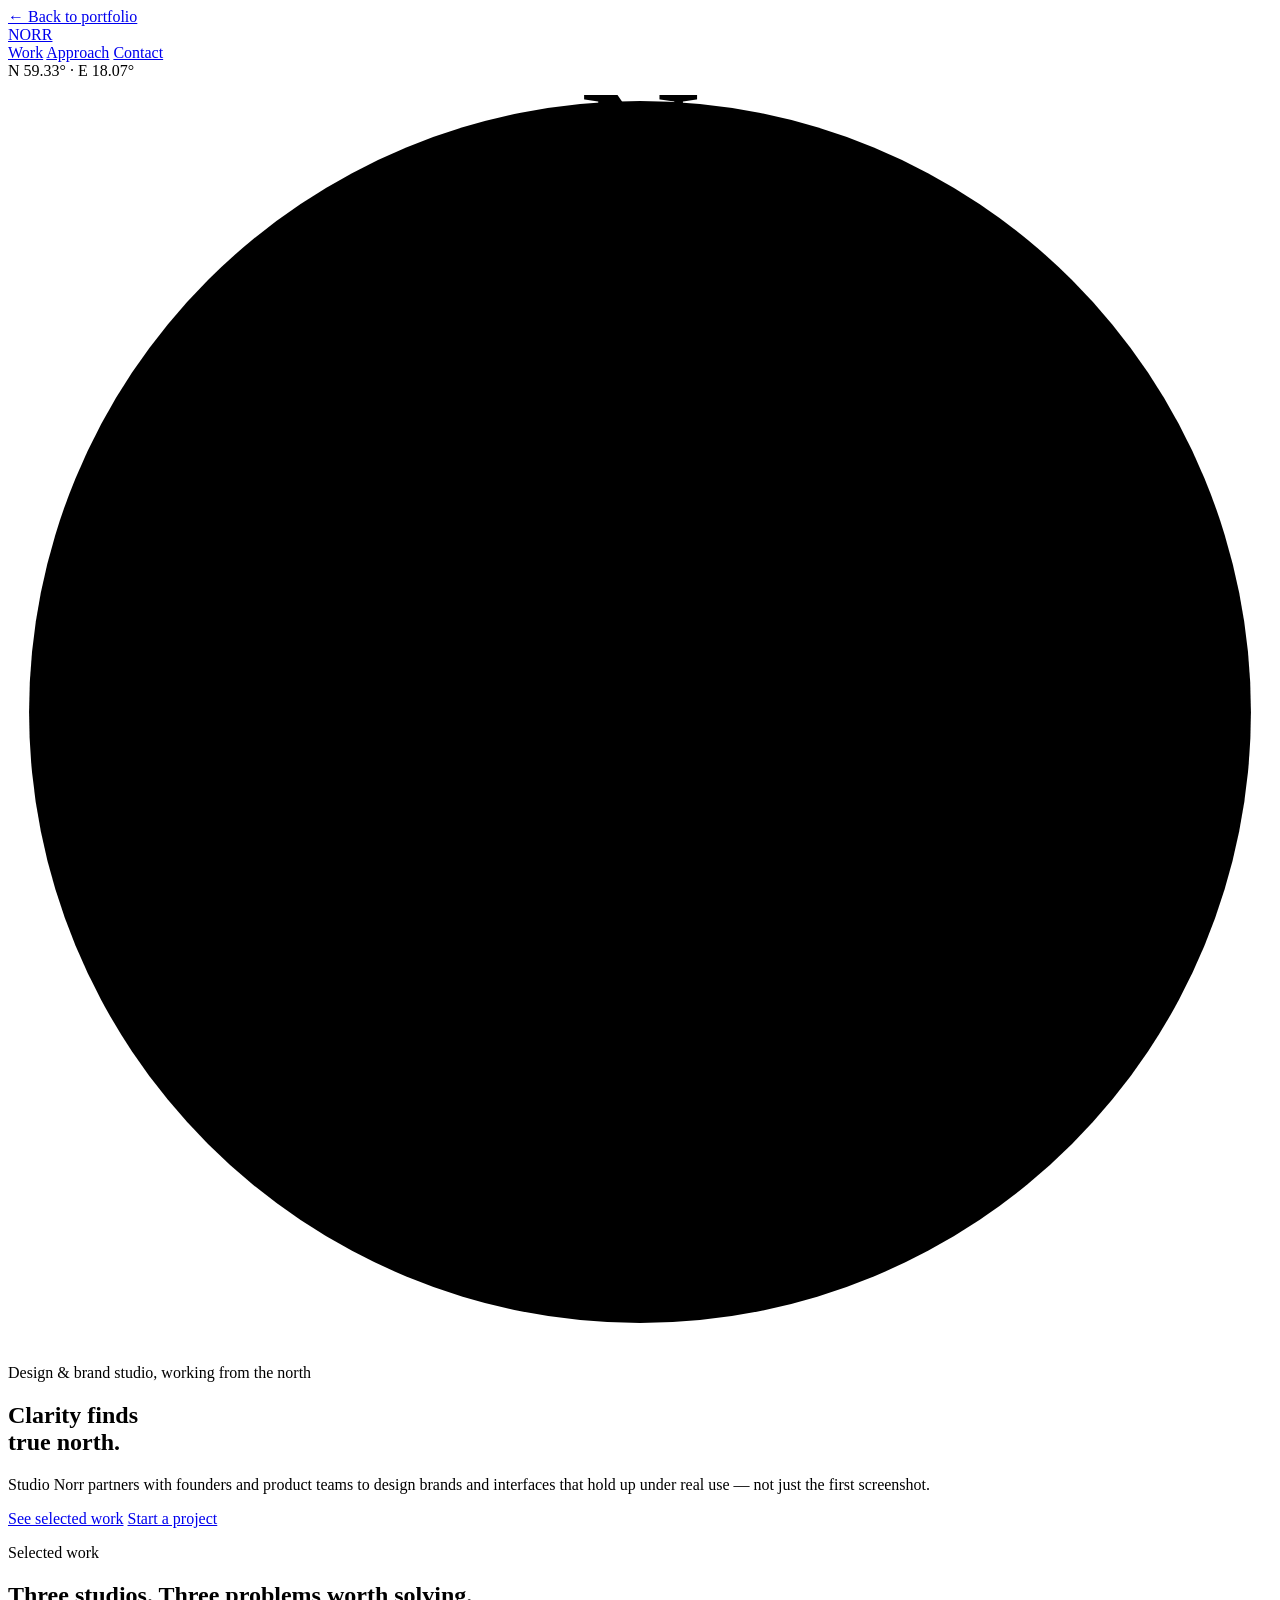
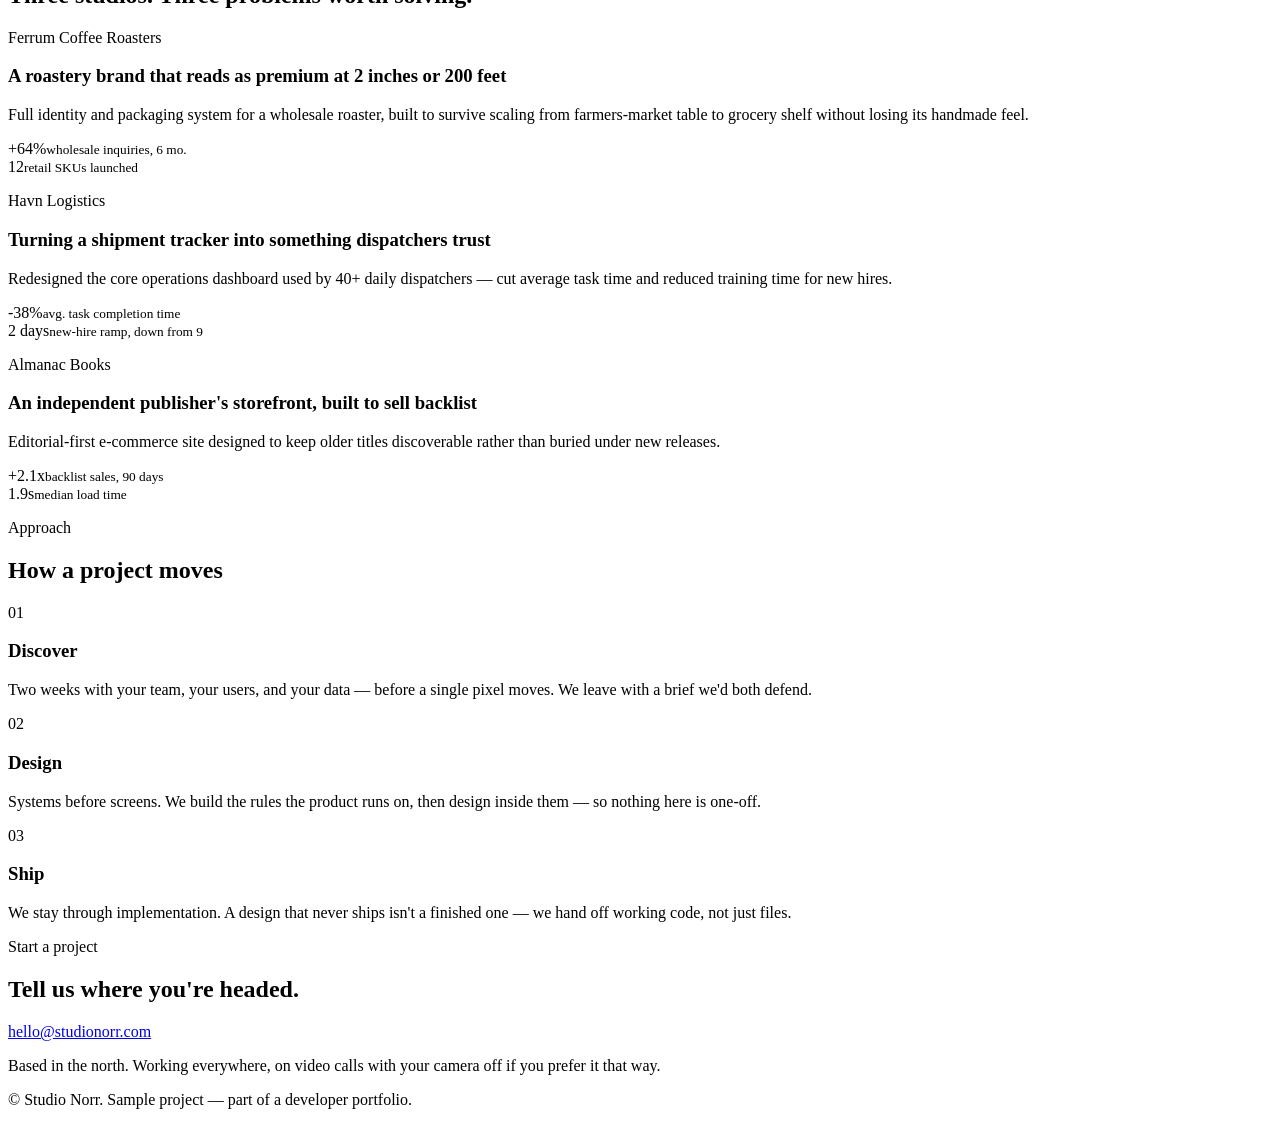
==== studio-norr/index.html @ 48648e4d "Create index.html" ====
<!DOCTYPE html>
<html lang="en">
<head>
<meta charset="UTF-8">
<meta name="viewport" content="width=device-width, initial-scale=1.0">
<title>Studio Norr — Design &amp; Brand Studio</title>
<meta name="description" content="Studio Norr is a design and brand studio working from the north. Selected work, approach, and contact.">
<link rel="preconnect" href="https://fonts.googleapis.com">
<link rel="preconnect" href="https://fonts.gstatic.com" crossorigin>
<link href="https://fonts.googleapis.com/css2?family=Fraunces:opsz,wght@9..144,400;9..144,500;9..144,600&family=Work+Sans:wght@400;500;600&family=IBM+Plex+Mono:wght@400;500&display=swap" rel="stylesheet">
<link rel="stylesheet" href="style.css">
</head>
<body>

<div class="backlink">
  <a href="../index.html#work">← Back to portfolio</a>
</div>

<header class="nav">
  <a class="nav__mark" href="#top">NORR</a>
  <nav class="nav__links">
    <a href="#work">Work</a>
    <a href="#approach">Approach</a>
    <a href="#contact">Contact</a>
  </nav>
  <span class="nav__coord">N 59.33° · E 18.07°</span>
</header>

<main>

  <!-- HERO -->
  <section class="hero" id="top">
    <div class="hero__compass" aria-hidden="true">
      <svg viewBox="0 0 120 120" id="compassSvg">
        <circle cx="60" cy="60" r="58" class="compass__ring"/>
        <circle cx="60" cy="60" r="42" class="compass__ring compass__ring--inner"/>
        <g id="compassNeedle" class="compass__needle">
          <path d="M60 14 L68 60 L60 106 L52 60 Z" />
        </g>
        <text x="60" y="12" class="compass__label" text-anchor="middle">N</text>
      </svg>
    </div>
    <p class="eyebrow">Design &amp; brand studio, working from the north</p>
    <h1 class="hero__title">Clarity finds<br>true north.</h1>
    <p class="hero__lede">
      Studio Norr partners with founders and product teams to design
      brands and interfaces that hold up under real use — not just
      the first screenshot.
    </p>
    <div class="hero__cta">
      <a href="#work" class="btn btn--primary">See selected work</a>
      <a href="#contact" class="btn btn--ghost">Start a project</a>
    </div>
  </section>

  <!-- WORK -->
  <section class="work" id="work">
    <div class="section__head reveal">
      <p class="eyebrow">Selected work</p>
      <h2>Three studios. Three problems worth solving.</h2>
    </div>

    <div class="case-list">
      <article class="case reveal">
        <div class="case__visual" style="background:#3b5166;"></div>
        <div class="case__info">
          <p class="case__client">Ferrum Coffee Roasters</p>
          <h3>A roastery brand that reads as premium at 2 inches or 200 feet</h3>
          <p class="case__desc">
            Full identity and packaging system for a wholesale roaster,
            built to survive scaling from farmers-market table to grocery
            shelf without losing its handmade feel.
          </p>
          <div class="case__stats">
            <div><span>+64%</span><small>wholesale inquiries, 6 mo.</small></div>
            <div><span>12</span><small>retail SKUs launched</small></div>
          </div>
        </div>
      </article>

      <article class="case reveal">
        <div class="case__visual" style="background:#6b5339;"></div>
        <div class="case__info">
          <p class="case__client">Havn Logistics</p>
          <h3>Turning a shipment tracker into something dispatchers trust</h3>
          <p class="case__desc">
            Redesigned the core operations dashboard used by 40+ daily
            dispatchers — cut average task time and reduced training
            time for new hires.
          </p>
          <div class="case__stats">
            <div><span>-38%</span><small>avg. task completion time</small></div>
            <div><span>2 days</span><small>new-hire ramp, down from 9</small></div>
          </div>
        </div>
      </article>

      <article class="case reveal">
        <div class="case__visual" style="background:#3f4a3d;"></div>
        <div class="case__info">
          <p class="case__client">Almanac Books</p>
          <h3>An independent publisher's storefront, built to sell backlist</h3>
          <p class="case__desc">
            Editorial-first e-commerce site designed to keep older titles
            discoverable rather than buried under new releases.
          </p>
          <div class="case__stats">
            <div><span>+2.1x</span><small>backlist sales, 90 days</small></div>
            <div><span>1.9s</span><small>median load time</small></div>
          </div>
        </div>
      </article>
    </div>
  </section>

  <!-- APPROACH -->
  <section class="approach" id="approach">
    <div class="section__head reveal">
      <p class="eyebrow">Approach</p>
      <h2>How a project moves</h2>
    </div>
    <div class="steps">
      <div class="step reveal">
        <span class="step__num">01</span>
        <h3>Discover</h3>
        <p>Two weeks with your team, your users, and your data — before
        a single pixel moves. We leave with a brief we'd both defend.</p>
      </div>
      <div class="step reveal">
        <span class="step__num">02</span>
        <h3>Design</h3>
        <p>Systems before screens. We build the rules the product runs
        on, then design inside them — so nothing here is one-off.</p>
      </div>
      <div class="step reveal">
        <span class="step__num">03</span>
        <h3>Ship</h3>
        <p>We stay through implementation. A design that never ships
        isn't a finished one — we hand off working code, not just files.</p>
      </div>
    </div>
  </section>

  <!-- CONTACT -->
  <section class="contact" id="contact">
    <div class="contact__inner reveal">
      <p class="eyebrow">Start a project</p>
      <h2>Tell us where you're headed.</h2>
      <a class="contact__email" href="mailto:hello@studionorr.com">hello@studionorr.com</a>
      <p class="contact__note">Based in the north. Working everywhere, on
      video calls with your camera off if you prefer it that way.</p>
    </div>
  </section>

</main>

<footer class="footer">
  <p>© <span id="year"></span> Studio Norr. Sample project — part of a developer portfolio.</p>
</footer>

<script src="script.js"></script>
</body>
</html>
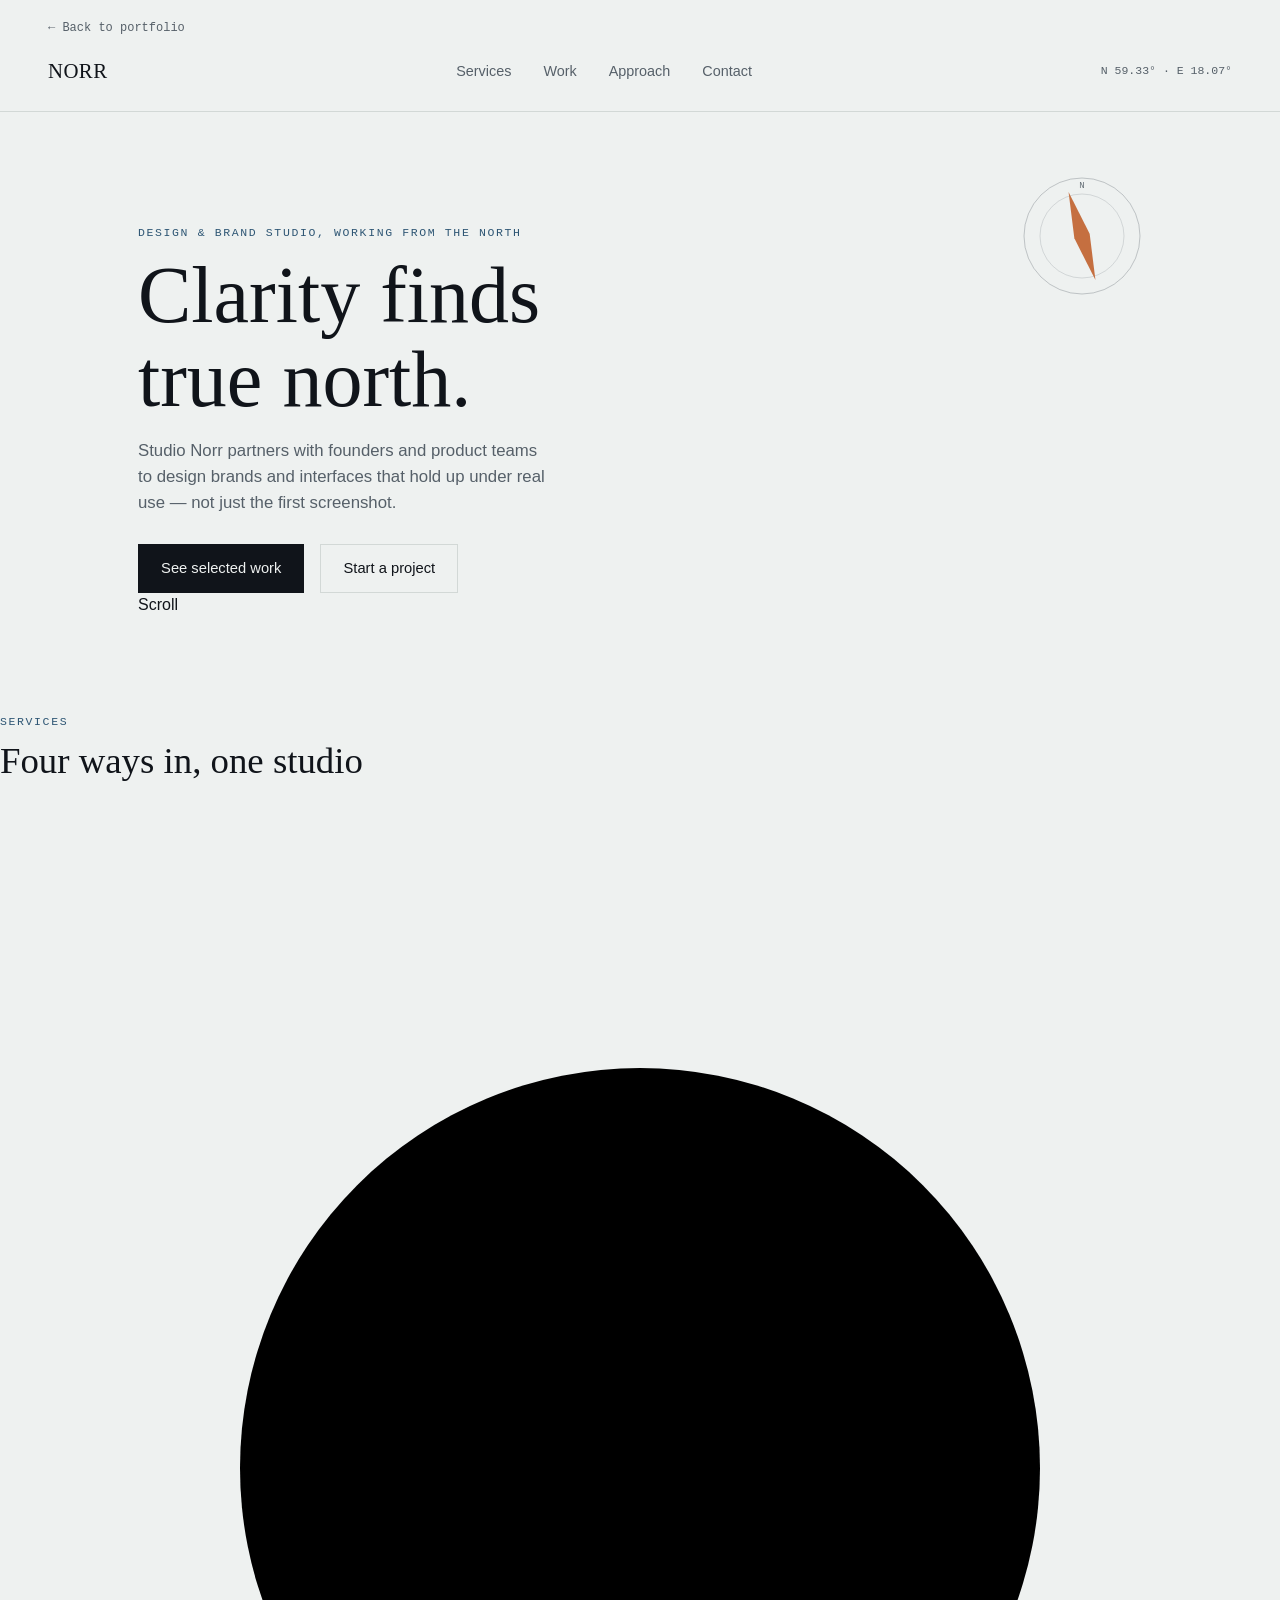
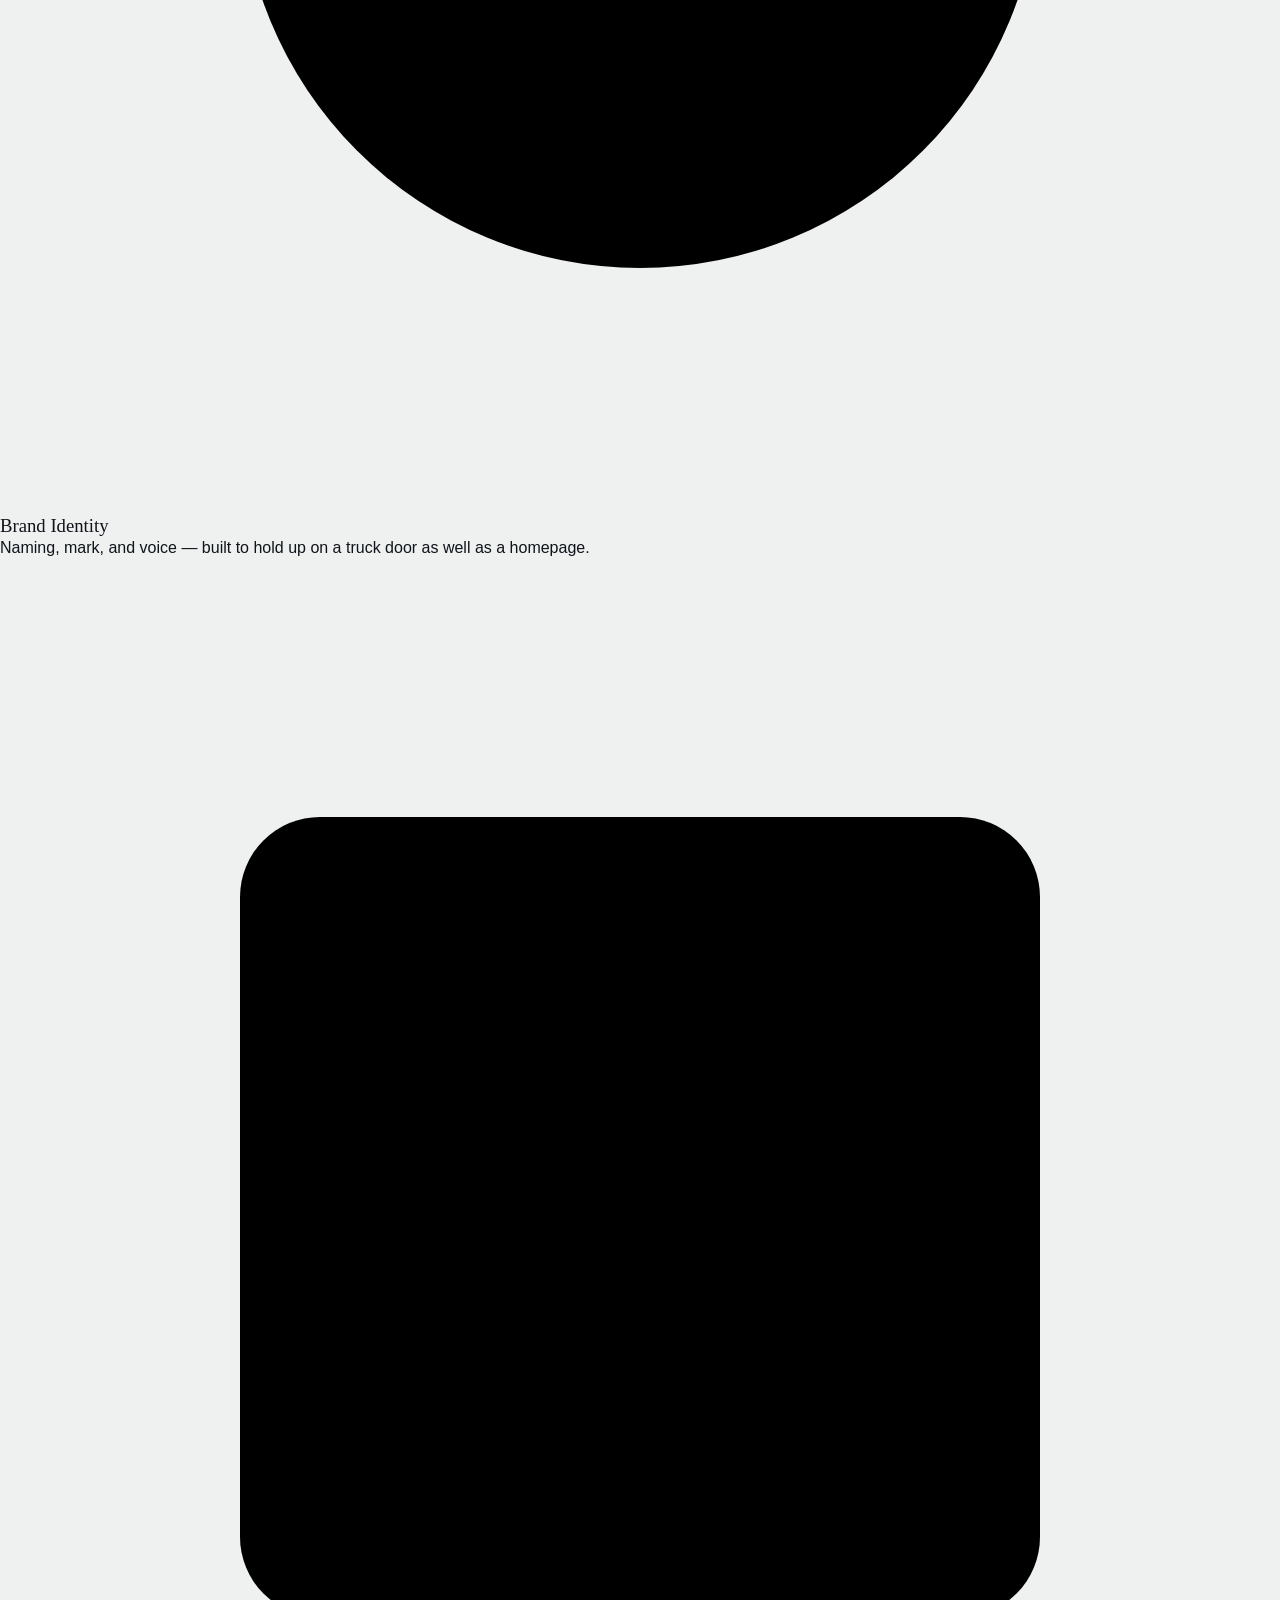
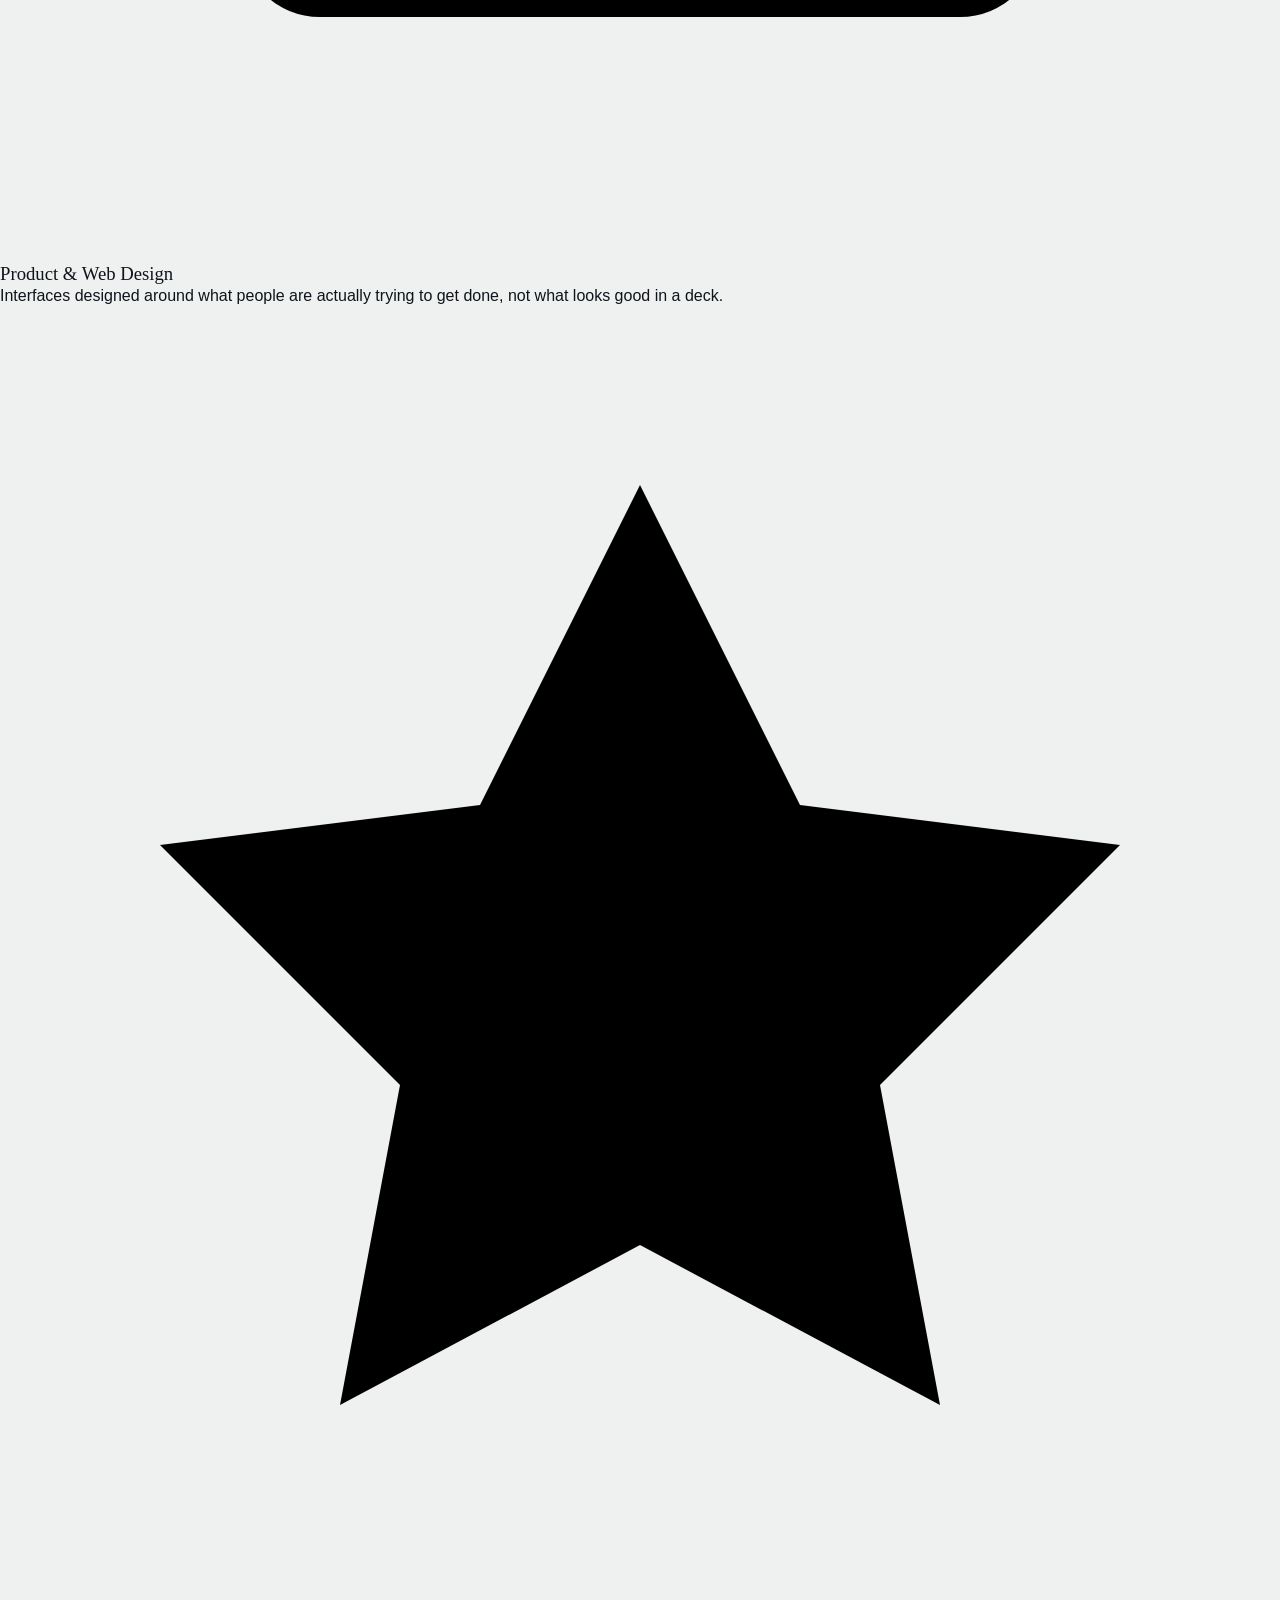
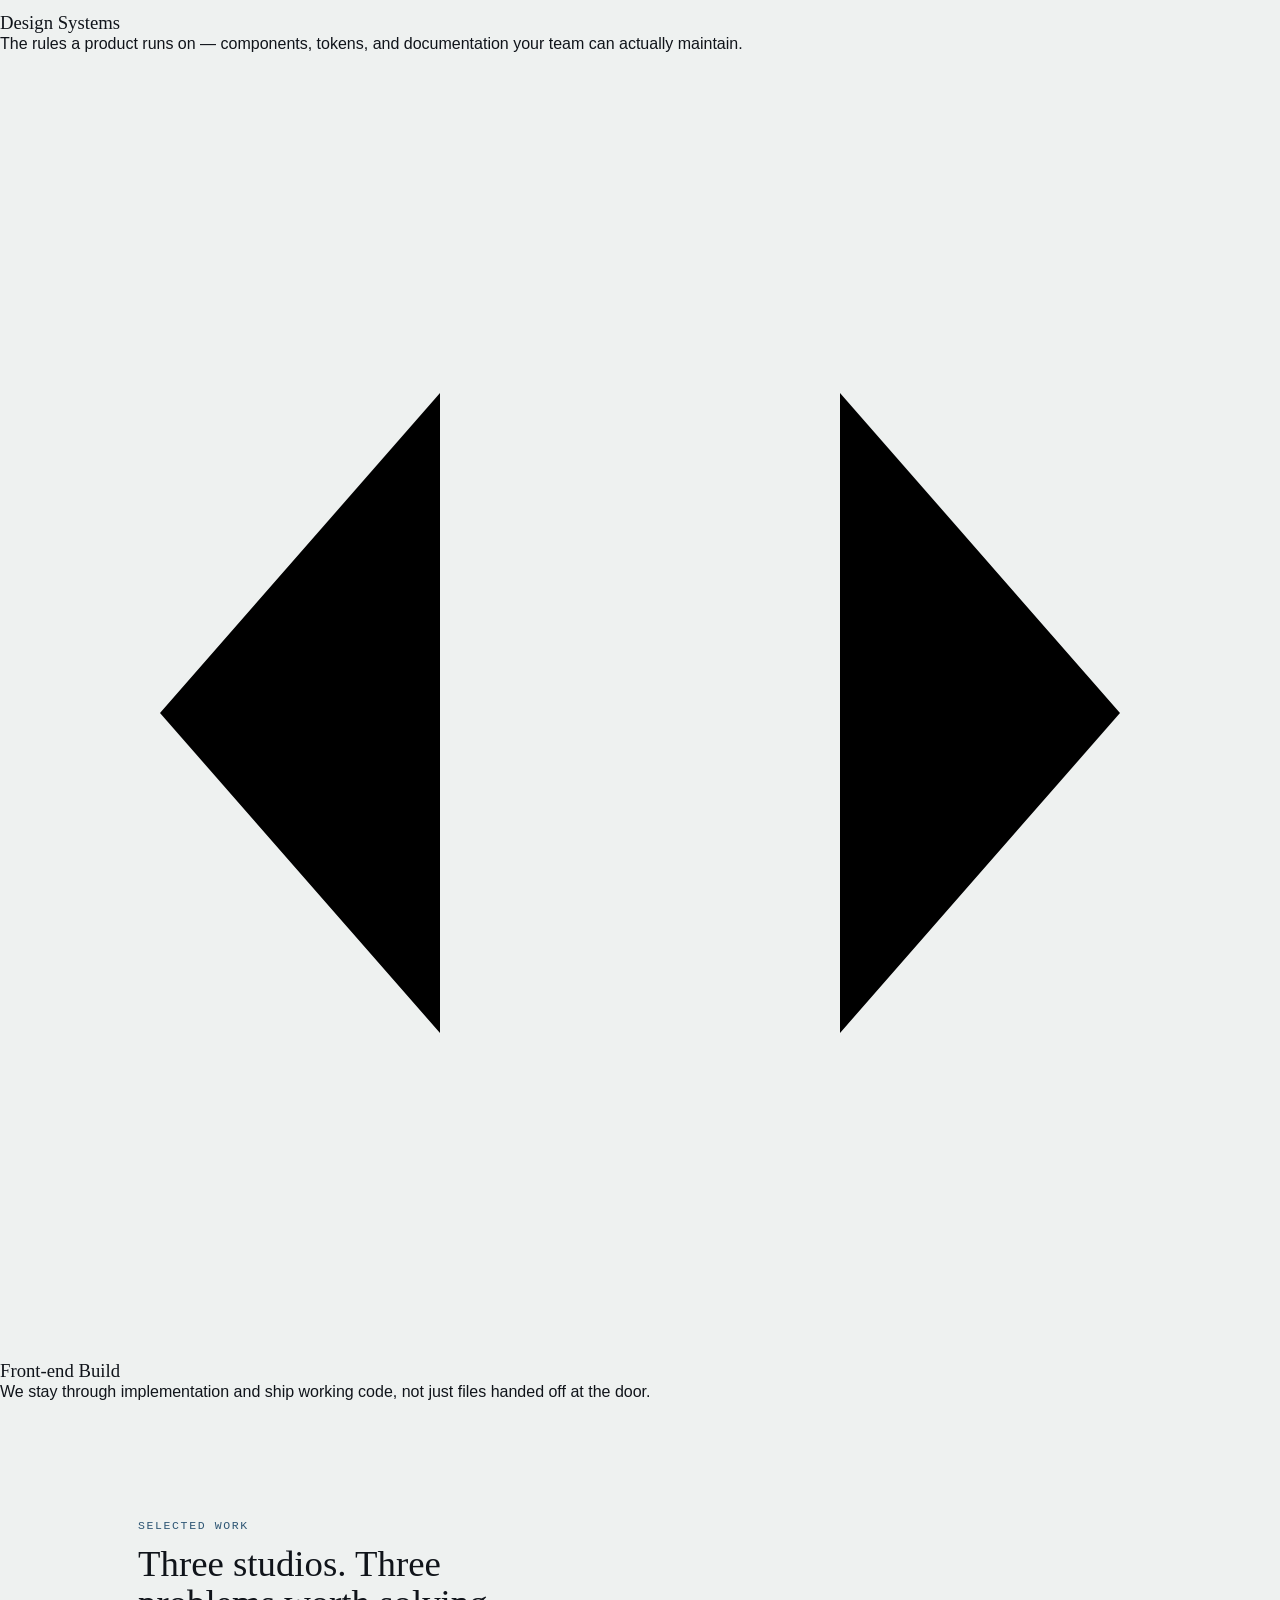
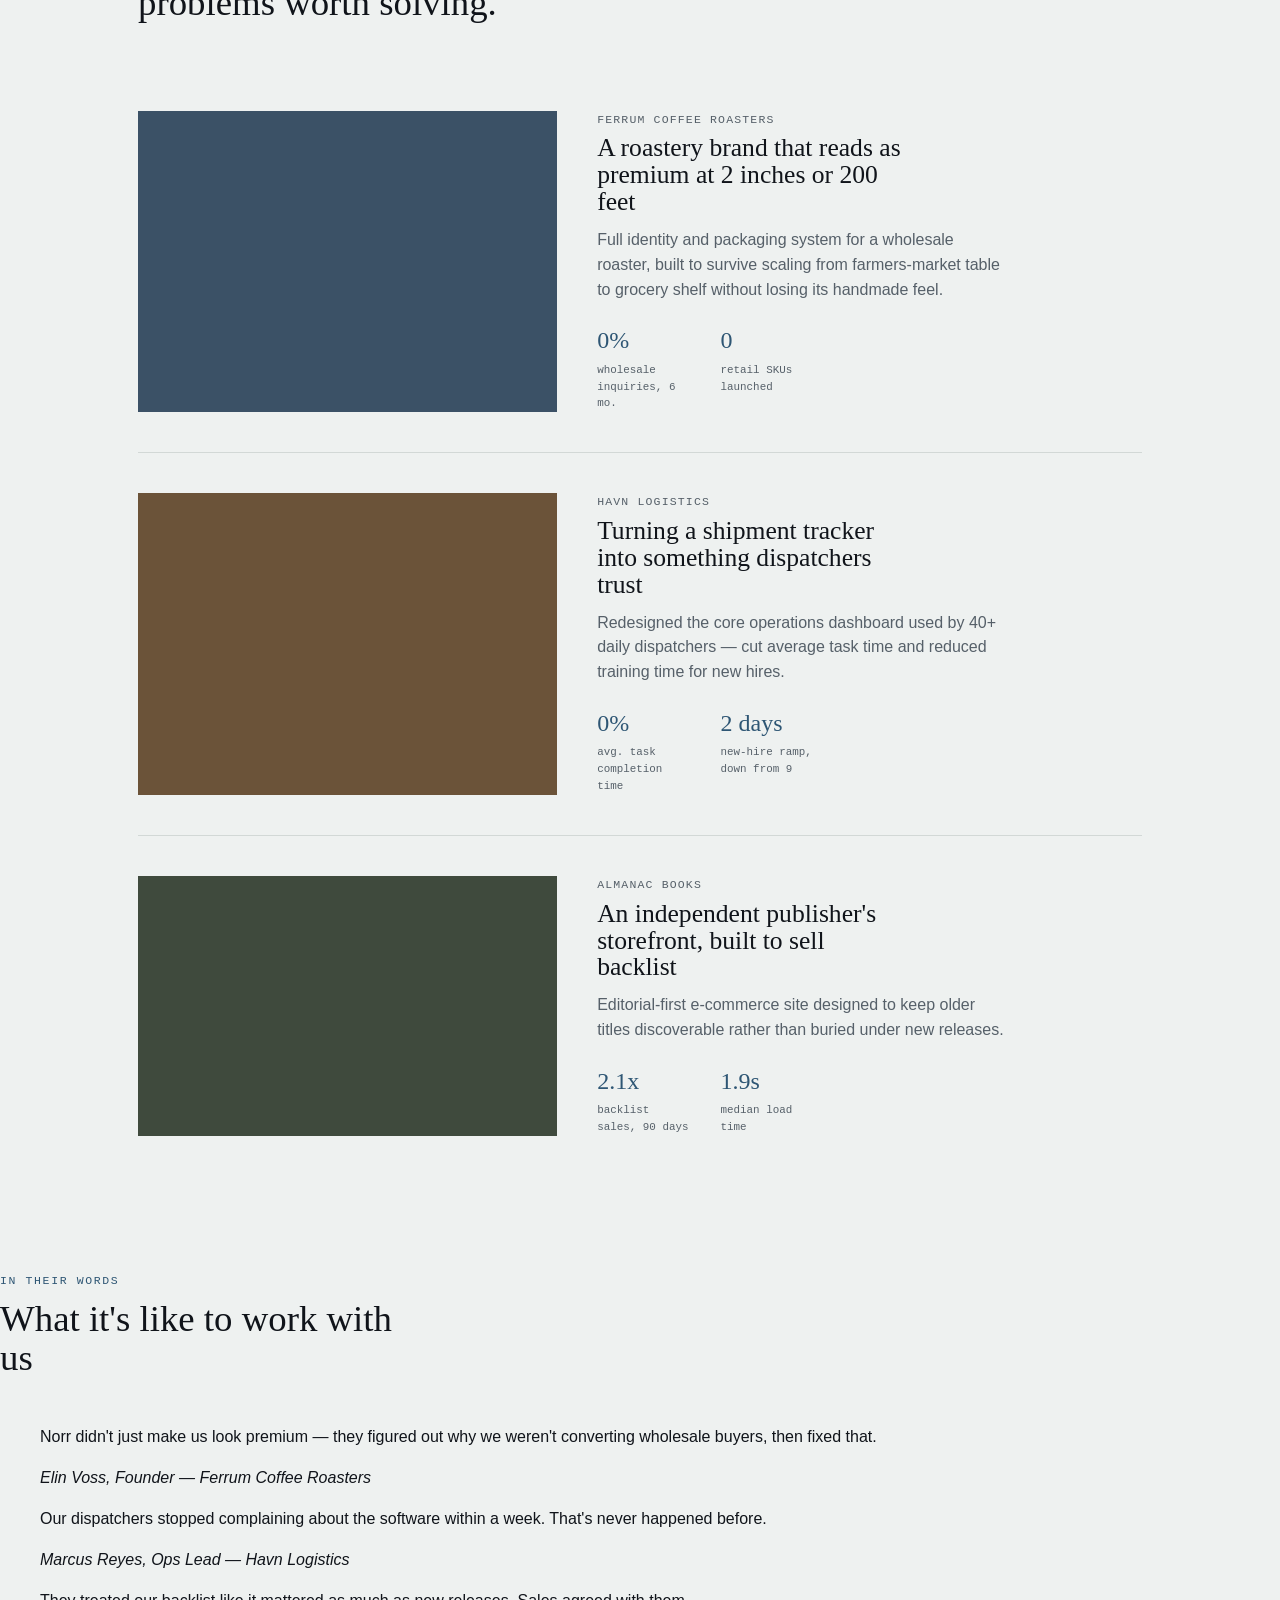
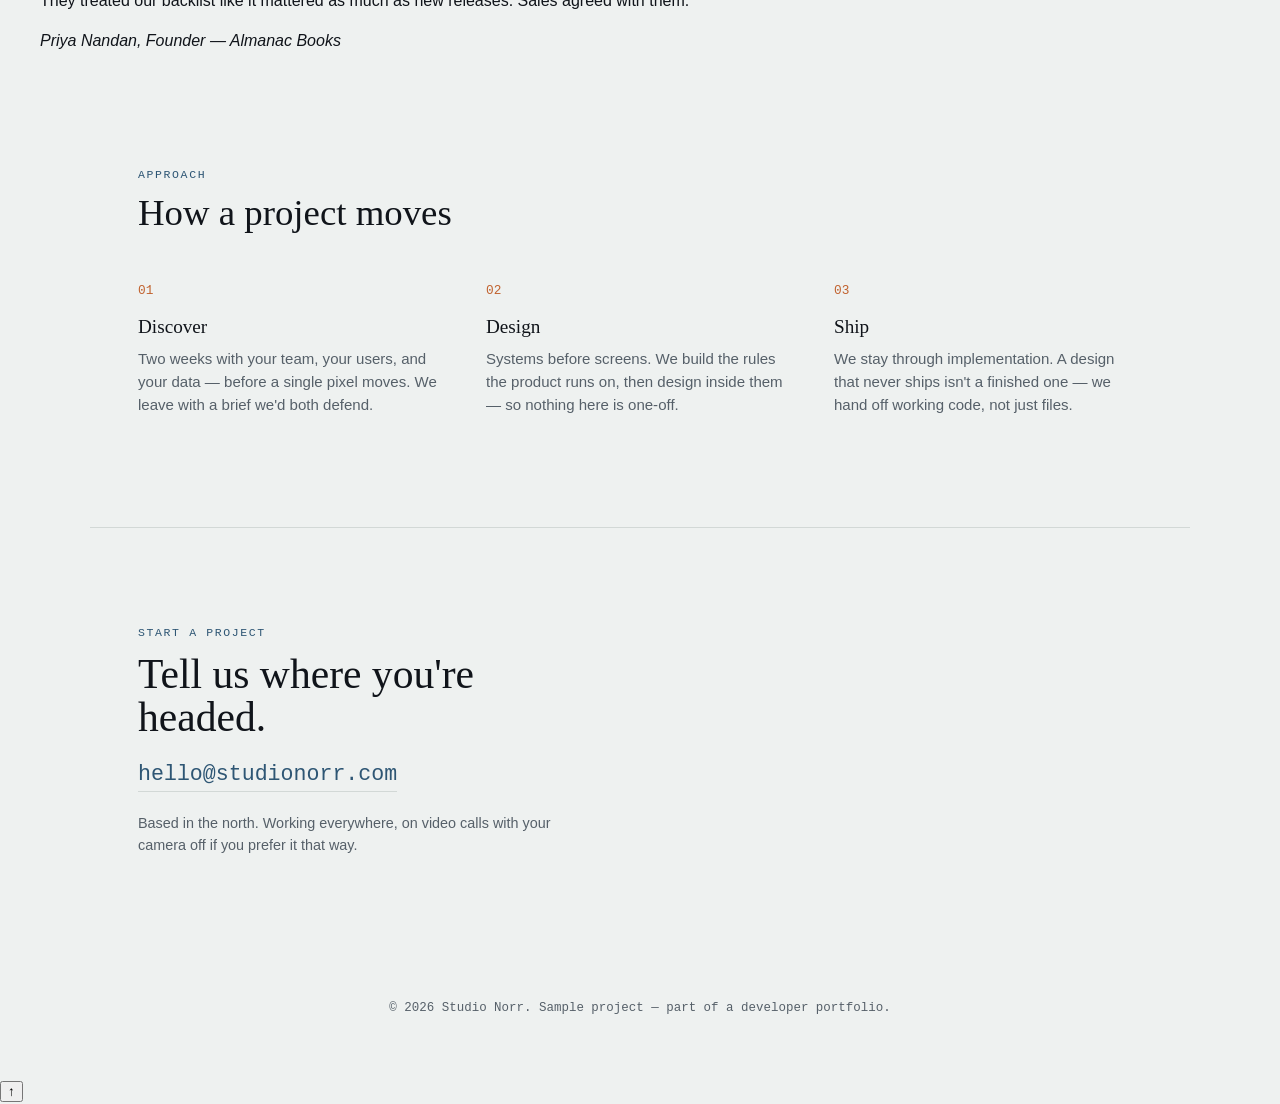
==== commit 60e06edb: "Update index.html" ====
--- a/studio-norr/index.html
+++ b/studio-norr/index.html
@@ -4,7 +4,7 @@
 <meta charset="UTF-8">
 <meta name="viewport" content="width=device-width, initial-scale=1.0">
 <title>Studio Norr — Design &amp; Brand Studio</title>
-<meta name="description" content="Studio Norr is a design and brand studio working from the north. Selected work, approach, and contact.">
+<meta name="description" content="Studio Norr is a design and brand studio working from the north. Services, selected work, approach, and contact.">
 <link rel="preconnect" href="https://fonts.googleapis.com">
 <link rel="preconnect" href="https://fonts.gstatic.com" crossorigin>
 <link href="https://fonts.googleapis.com/css2?family=Fraunces:opsz,wght@9..144,400;9..144,500;9..144,600&family=Work+Sans:wght@400;500;600&family=IBM+Plex+Mono:wght@400;500&display=swap" rel="stylesheet">
@@ -19,9 +19,10 @@
 <header class="nav">
   <a class="nav__mark" href="#top">NORR</a>
   <nav class="nav__links">
-    <a href="#work">Work</a>
-    <a href="#approach">Approach</a>
-    <a href="#contact">Contact</a>
+    <a href="#services"><span>Services</span></a>
+    <a href="#work"><span>Work</span></a>
+    <a href="#approach"><span>Approach</span></a>
+    <a href="#contact"><span>Contact</span></a>
   </nav>
   <span class="nav__coord">N 59.33° · E 18.07°</span>
 </header>
@@ -40,17 +41,54 @@
         <text x="60" y="12" class="compass__label" text-anchor="middle">N</text>
       </svg>
     </div>
-    <p class="eyebrow">Design &amp; brand studio, working from the north</p>
-    <h1 class="hero__title">Clarity finds<br>true north.</h1>
-    <p class="hero__lede">
+    <p class="eyebrow load-in" style="--d:0">Design &amp; brand studio, working from the north</p>
+    <h1 class="hero__title load-in" style="--d:1">Clarity finds<br>true north.</h1>
+    <p class="hero__lede load-in" style="--d:2">
       Studio Norr partners with founders and product teams to design
       brands and interfaces that hold up under real use — not just
       the first screenshot.
     </p>
-    <div class="hero__cta">
+    <div class="hero__cta load-in" style="--d:3">
       <a href="#work" class="btn btn--primary">See selected work</a>
       <a href="#contact" class="btn btn--ghost">Start a project</a>
     </div>
+    <div class="hero__scroll load-in" style="--d:4" aria-hidden="true">
+      <span></span>Scroll
+    </div>
+  </section>
+
+  <!-- SERVICES -->
+  <section class="services" id="services">
+    <div class="section__head reveal">
+      <p class="eyebrow">Services</p>
+      <h2>Four ways in, one studio</h2>
+    </div>
+    <div class="service-grid">
+      <article class="service reveal">
+        <svg class="service__icon" viewBox="0 0 32 32" aria-hidden="true"><circle cx="16" cy="16" r="10"/><path d="M16 6v20M6 16h20"/></svg>
+        <h3>Brand Identity</h3>
+        <p>Naming, mark, and voice — built to hold up on a truck door
+        as well as a homepage.</p>
+      </article>
+      <article class="service reveal">
+        <svg class="service__icon" viewBox="0 0 32 32" aria-hidden="true"><rect x="6" y="6" width="20" height="20" rx="2"/><path d="M6 13h20"/></svg>
+        <h3>Product &amp; Web Design</h3>
+        <p>Interfaces designed around what people are actually trying
+        to get done, not what looks good in a deck.</p>
+      </article>
+      <article class="service reveal">
+        <svg class="service__icon" viewBox="0 0 32 32" aria-hidden="true"><path d="M16 4l4 8 8 1-6 6 1.5 8L16 23l-7.5 4L10 19l-6-6 8-1z"/></svg>
+        <h3>Design Systems</h3>
+        <p>The rules a product runs on — components, tokens, and
+        documentation your team can actually maintain.</p>
+      </article>
+      <article class="service reveal">
+        <svg class="service__icon" viewBox="0 0 32 32" aria-hidden="true"><path d="M11 8L4 16l7 8M21 8l7 8-7 8M18 6l-4 20"/></svg>
+        <h3>Front-end Build</h3>
+        <p>We stay through implementation and ship working code, not
+        just files handed off at the door.</p>
+      </article>
+    </div>
   </section>
 
   <!-- WORK -->
@@ -62,7 +100,7 @@
 
     <div class="case-list">
       <article class="case reveal">
-        <div class="case__visual" style="background:#3b5166;"></div>
+        <div class="case__visual" data-tilt style="background:#3b5166;"></div>
         <div class="case__info">
           <p class="case__client">Ferrum Coffee Roasters</p>
           <h3>A roastery brand that reads as premium at 2 inches or 200 feet</h3>
@@ -72,14 +110,14 @@
             shelf without losing its handmade feel.
           </p>
           <div class="case__stats">
-            <div><span>+64%</span><small>wholesale inquiries, 6 mo.</small></div>
-            <div><span>12</span><small>retail SKUs launched</small></div>
+            <div><span class="stat" data-value="64" data-suffix="%" data-prefix="+">0%</span><small>wholesale inquiries, 6 mo.</small></div>
+            <div><span class="stat" data-value="12" data-suffix="">0</span><small>retail SKUs launched</small></div>
           </div>
         </div>
       </article>
 
       <article class="case reveal">
-        <div class="case__visual" style="background:#6b5339;"></div>
+        <div class="case__visual" data-tilt style="background:#6b5339;"></div>
         <div class="case__info">
           <p class="case__client">Havn Logistics</p>
           <h3>Turning a shipment tracker into something dispatchers trust</h3>
@@ -89,14 +127,14 @@
             time for new hires.
           </p>
           <div class="case__stats">
-            <div><span>-38%</span><small>avg. task completion time</small></div>
+            <div><span class="stat" data-value="38" data-suffix="%" data-prefix="-">0%</span><small>avg. task completion time</small></div>
             <div><span>2 days</span><small>new-hire ramp, down from 9</small></div>
           </div>
         </div>
       </article>
 
       <article class="case reveal">
-        <div class="case__visual" style="background:#3f4a3d;"></div>
+        <div class="case__visual" data-tilt style="background:#3f4a3d;"></div>
         <div class="case__info">
           <p class="case__client">Almanac Books</p>
           <h3>An independent publisher's storefront, built to sell backlist</h3>
@@ -105,11 +143,39 @@
             discoverable rather than buried under new releases.
           </p>
           <div class="case__stats">
-            <div><span>+2.1x</span><small>backlist sales, 90 days</small></div>
+            <div><span>2.1x</span><small>backlist sales, 90 days</small></div>
             <div><span>1.9s</span><small>median load time</small></div>
           </div>
         </div>
       </article>
+    </div>
+  </section>
+
+  <!-- TESTIMONIALS -->
+  <section class="testimonials" id="testimonials">
+    <div class="section__head reveal">
+      <p class="eyebrow">In their words</p>
+      <h2>What it's like to work with us</h2>
+    </div>
+    <div class="quote-carousel reveal" id="quoteCarousel">
+      <div class="quote-track" id="quoteTrack">
+        <blockquote class="quote is-active">
+          <p>Norr didn't just make us look premium — they figured out
+          why we weren't converting wholesale buyers, then fixed that.</p>
+          <cite>Elin Voss, Founder — Ferrum Coffee Roasters</cite>
+        </blockquote>
+        <blockquote class="quote">
+          <p>Our dispatchers stopped complaining about the software
+          within a week. That's never happened before.</p>
+          <cite>Marcus Reyes, Ops Lead — Havn Logistics</cite>
+        </blockquote>
+        <blockquote class="quote">
+          <p>They treated our backlist like it mattered as much as new
+          releases. Sales agreed with them.</p>
+          <cite>Priya Nandan, Founder — Almanac Books</cite>
+        </blockquote>
+      </div>
+      <div class="quote-dots" id="quoteDots" role="tablist" aria-label="Testimonials"></div>
     </div>
   </section>
 
@@ -158,6 +224,8 @@
   <p>© <span id="year"></span> Studio Norr. Sample project — part of a developer portfolio.</p>
 </footer>
 
+<button class="to-top" id="toTop" aria-label="Back to top">↑</button>
+
 <script src="script.js"></script>
 </body>
 </html>
--- a/studio-norr/style.css
+++ b/studio-norr/style.css
@@ -0,0 +1,278 @@
+/* ============================================
+   TOKENS — cold, editorial, "north" palette
+   ============================================ */
+:root {
+  --bg: #eef1f0;
+  --bg-raised: #f7f8f7;
+  --ink: #10141a;
+  --ink-soft: #566069;
+  --line: #d2d8d6;
+  --accent: #2e5674;
+  --accent-warm: #c1622e;
+
+  --font-display: 'Fraunces', serif;
+  --font-body: 'Work Sans', sans-serif;
+  --font-mono: 'IBM Plex Mono', monospace;
+
+  --max: 1100px;
+}
+
+* { box-sizing: border-box; }
+html { scroll-behavior: smooth; }
+
+@media (prefers-reduced-motion: reduce) {
+  html { scroll-behavior: auto; }
+  * { animation-duration: 0.001ms !important; animation-iteration-count: 1 !important; transition-duration: 0.001ms !important; }
+}
+
+body {
+  margin: 0;
+  background: var(--bg);
+  color: var(--ink);
+  font-family: var(--font-body);
+  line-height: 1.55;
+  -webkit-font-smoothing: antialiased;
+}
+
+h1, h2, h3 {
+  font-family: var(--font-display);
+  font-weight: 500;
+  line-height: 1.05;
+  margin: 0;
+}
+
+p { margin: 0 0 1em; }
+a { color: inherit; text-decoration: none; }
+
+a:focus-visible, button:focus-visible {
+  outline: 2px solid var(--accent);
+  outline-offset: 3px;
+}
+
+.eyebrow {
+  font-family: var(--font-mono);
+  font-size: 0.72rem;
+  text-transform: uppercase;
+  letter-spacing: 0.14em;
+  color: var(--accent);
+  margin: 0 0 0.9em;
+}
+
+/* ============================================
+   BACKLINK
+   ============================================ */
+.backlink {
+  padding: 0.9rem clamp(1.25rem, 4vw, 3rem) 0;
+}
+.backlink a {
+  font-family: var(--font-mono);
+  font-size: 0.75rem;
+  color: var(--ink-soft);
+  transition: color 0.15s ease;
+}
+.backlink a:hover { color: var(--accent); }
+
+/* ============================================
+   NAV
+   ============================================ */
+.nav {
+  display: flex;
+  align-items: center;
+  justify-content: space-between;
+  padding: 1rem clamp(1.25rem, 4vw, 3rem) 1.5rem;
+  border-bottom: 1px solid var(--line);
+}
+
+.nav__mark {
+  font-family: var(--font-display);
+  font-size: 1.3rem;
+  letter-spacing: 0.02em;
+}
+
+.nav__links { display: flex; gap: 2rem; font-size: 0.9rem; }
+.nav__links a { color: var(--ink-soft); transition: color 0.15s ease; }
+.nav__links a:hover, .nav__links a:focus-visible { color: var(--ink); }
+
+.nav__coord {
+  font-family: var(--font-mono);
+  font-size: 0.72rem;
+  color: var(--ink-soft);
+}
+
+@media (max-width: 640px) {
+  .nav__links, .nav__coord { display: none; }
+}
+
+/* ============================================
+   LAYOUT
+   ============================================ */
+.hero, .work, .approach, .contact {
+  max-width: var(--max);
+  margin: 0 auto;
+  padding: clamp(3rem, 8vw, 6rem) clamp(1.25rem, 4vw, 3rem);
+}
+
+.section__head { margin-bottom: 3rem; max-width: 46ch; }
+.section__head h2 { font-size: clamp(1.6rem, 3.4vw, 2.3rem); }
+
+/* ============================================
+   HERO + COMPASS SIGNATURE
+   ============================================ */
+.hero { position: relative; padding-top: clamp(3.5rem, 9vw, 7rem); }
+
+.hero__compass {
+  position: absolute;
+  top: clamp(2rem, 8vw, 4rem);
+  right: clamp(1rem, 4vw, 3rem);
+  width: clamp(70px, 12vw, 120px);
+  opacity: 0.9;
+}
+.compass__ring { fill: none; stroke: var(--ink-soft); stroke-width: 1; opacity: 0.35; }
+.compass__ring--inner { opacity: 0.2; }
+.compass__label { font-family: var(--font-mono); font-size: 9px; fill: var(--ink-soft); }
+.compass__needle {
+  transform-origin: 60px 60px;
+  fill: var(--accent-warm);
+  transition: transform 0.15s ease-out;
+}
+
+.hero__title {
+  font-size: clamp(2.6rem, 7vw, 5rem);
+  max-width: 12ch;
+  margin-bottom: 1.1rem;
+}
+
+.hero__lede {
+  max-width: 44ch;
+  color: var(--ink-soft);
+  font-size: 1.05rem;
+}
+
+.hero__cta { display: flex; gap: 1rem; margin-top: 1.75rem; flex-wrap: wrap; }
+
+.btn {
+  font-family: var(--font-body);
+  font-weight: 500;
+  font-size: 0.92rem;
+  padding: 0.8em 1.5em;
+  border: 1px solid transparent;
+  transition: transform 0.15s ease, background 0.15s ease, border-color 0.15s ease;
+  display: inline-block;
+}
+.btn:hover { transform: translateY(-1px); }
+
+.btn--primary { background: var(--ink); color: var(--bg); }
+.btn--primary:hover { background: var(--accent); }
+
+.btn--ghost { border-color: var(--line); color: var(--ink); }
+.btn--ghost:hover { border-color: var(--accent-warm); color: var(--accent-warm); }
+
+/* ============================================
+   WORK / CASE STUDIES
+   ============================================ */
+.case-list { display: flex; flex-direction: column; gap: 1px; background: var(--line); }
+
+.case {
+  display: grid;
+  grid-template-columns: 1fr 1.3fr;
+  gap: 2.5rem;
+  background: var(--bg);
+  padding: 2.5rem 0;
+}
+
+.case__visual {
+  min-height: 220px;
+  align-self: stretch;
+}
+
+.case__info { padding-right: 1rem; }
+.case__client {
+  font-family: var(--font-mono);
+  font-size: 0.72rem;
+  text-transform: uppercase;
+  letter-spacing: 0.1em;
+  color: var(--ink-soft);
+  margin-bottom: 0.6em;
+}
+.case__info h3 {
+  font-size: clamp(1.25rem, 2.4vw, 1.6rem);
+  font-weight: 500;
+  margin-bottom: 0.75rem;
+  max-width: 24ch;
+}
+.case__desc { color: var(--ink-soft); max-width: 46ch; }
+
+.case__stats { display: flex; gap: 2rem; margin-top: 1.25rem; }
+.case__stats div { display: flex; flex-direction: column; }
+.case__stats span {
+  font-family: var(--font-display);
+  font-size: 1.5rem;
+  color: var(--accent);
+}
+.case__stats small {
+  font-family: var(--font-mono);
+  font-size: 0.68rem;
+  color: var(--ink-soft);
+  max-width: 14ch;
+  margin-top: 0.2em;
+}
+
+@media (max-width: 760px) {
+  .case { grid-template-columns: 1fr; }
+}
+
+/* ============================================
+   APPROACH
+   ============================================ */
+.steps {
+  display: grid;
+  grid-template-columns: repeat(3, 1fr);
+  gap: 2.5rem;
+}
+.step__num {
+  font-family: var(--font-mono);
+  font-size: 0.8rem;
+  color: var(--accent-warm);
+  display: block;
+  margin-bottom: 1rem;
+}
+.step h3 { font-size: 1.2rem; margin-bottom: 0.6rem; font-weight: 500; }
+.step p { color: var(--ink-soft); font-size: 0.94rem; }
+
+@media (max-width: 760px) {
+  .steps { grid-template-columns: 1fr; gap: 2rem; }
+}
+
+/* ============================================
+   CONTACT
+   ============================================ */
+.contact { text-align: left; border-top: 1px solid var(--line); }
+.contact__inner { max-width: 50ch; }
+.contact h2 { font-size: clamp(1.8rem, 4vw, 2.6rem); margin-bottom: 1.1rem; }
+.contact__email {
+  font-family: var(--font-mono);
+  font-size: clamp(1.1rem, 2.5vw, 1.35rem);
+  color: var(--accent);
+  border-bottom: 1px solid var(--line);
+  display: inline-block;
+  margin-bottom: 1.25rem;
+}
+.contact__email:hover { border-color: var(--accent); }
+.contact__note { color: var(--ink-soft); font-size: 0.9rem; }
+
+/* ============================================
+   FOOTER
+   ============================================ */
+.footer {
+  text-align: center;
+  padding: 2rem 1.25rem 3rem;
+  font-size: 0.78rem;
+  color: var(--ink-soft);
+  font-family: var(--font-mono);
+}
+
+/* ============================================
+   SCROLL REVEAL
+   ============================================ */
+.reveal { opacity: 0; transform: translateY(14px); transition: opacity 0.6s ease, transform 0.6s ease; }
+.reveal.is-visible { opacity: 1; transform: translateY(0); }
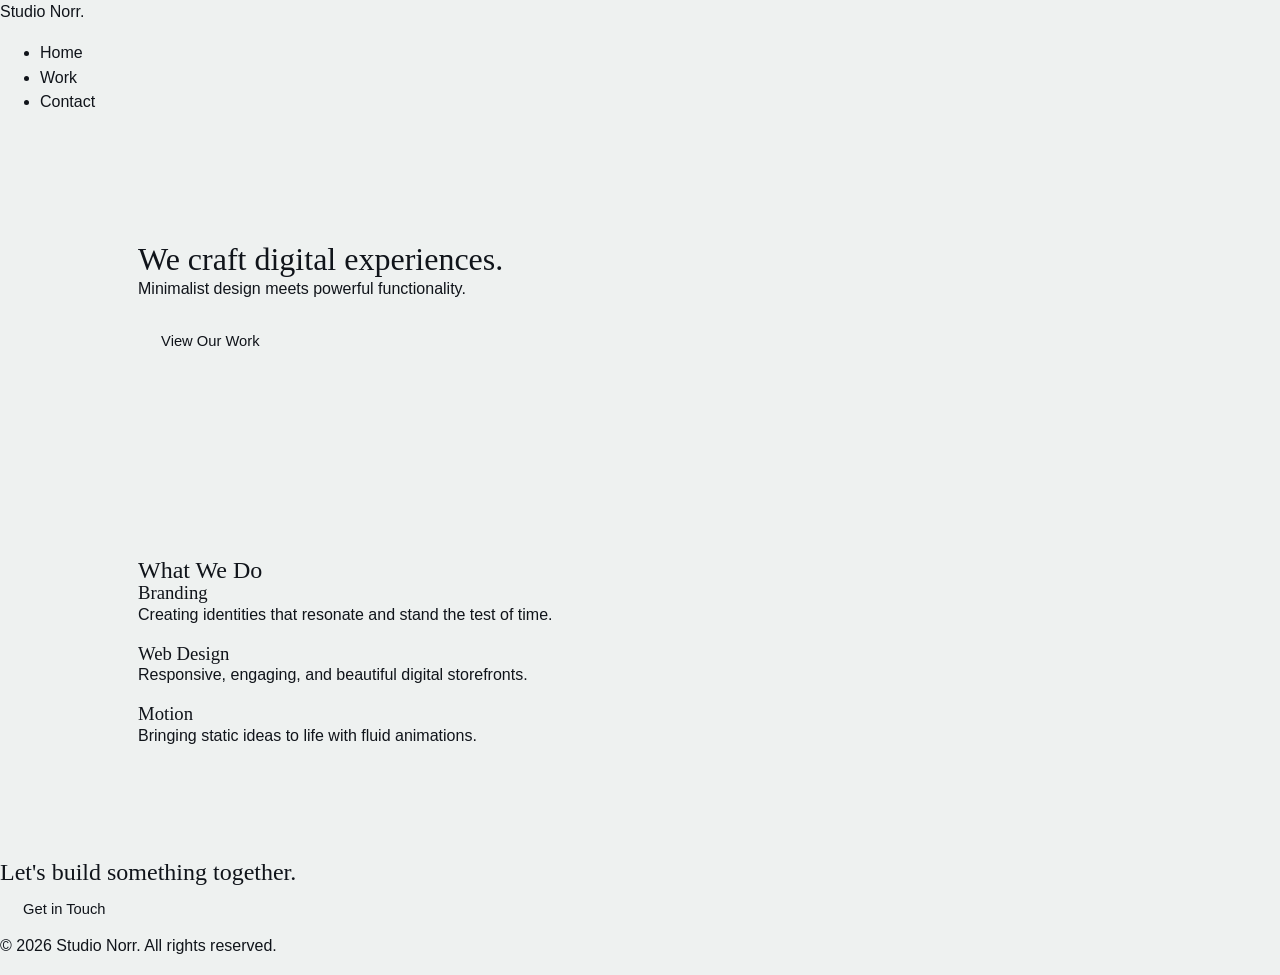
==== commit 4ed73b1e: "Update index.html" ====
--- a/studio-norr/index.html
+++ b/studio-norr/index.html
@@ -1,231 +1,55 @@
 <!DOCTYPE html>
 <html lang="en">
 <head>
-<meta charset="UTF-8">
-<meta name="viewport" content="width=device-width, initial-scale=1.0">
-<title>Studio Norr — Design &amp; Brand Studio</title>
-<meta name="description" content="Studio Norr is a design and brand studio working from the north. Services, selected work, approach, and contact.">
-<link rel="preconnect" href="https://fonts.googleapis.com">
-<link rel="preconnect" href="https://fonts.gstatic.com" crossorigin>
-<link href="https://fonts.googleapis.com/css2?family=Fraunces:opsz,wght@9..144,400;9..144,500;9..144,600&family=Work+Sans:wght@400;500;600&family=IBM+Plex+Mono:wght@400;500&display=swap" rel="stylesheet">
-<link rel="stylesheet" href="style.css">
+    <meta charset="UTF-8">
+    <meta name="viewport" content="width=device-width, initial-scale=1.0">
+    <title>Studio Norr | Creative Agency</title>
+    <link rel="stylesheet" href="style.css">
 </head>
 <body>
+    <nav class="navbar">
+        <div class="logo">Studio Norr.</div>
+        <ul class="nav-links">
+            <li><a href="#home">Home</a></li>
+            <li><a href="#work">Work</a></li>
+            <li><a href="#contact">Contact</a></li>
+        </ul>
+    </nav>
 
-<div class="backlink">
-  <a href="../index.html#work">← Back to portfolio</a>
-</div>
+    <header id="home" class="hero">
+        <div class="hero-content reveal">
+            <h1>We craft digital experiences.</h1>
+            <p>Minimalist design meets powerful functionality.</p>
+            <a href="#work" class="btn">View Our Work</a>
+        </div>
+    </header>
 
-<header class="nav">
-  <a class="nav__mark" href="#top">NORR</a>
-  <nav class="nav__links">
-    <a href="#services"><span>Services</span></a>
-    <a href="#work"><span>Work</span></a>
-    <a href="#approach"><span>Approach</span></a>
-    <a href="#contact"><span>Contact</span></a>
-  </nav>
-  <span class="nav__coord">N 59.33° · E 18.07°</span>
-</header>
+    <section id="work" class="services">
+        <h2 class="reveal">What We Do</h2>
+        <div class="grid">
+            <div class="card reveal">
+                <h3>Branding</h3>
+                <p>Creating identities that resonate and stand the test of time.</p>
+            </div>
+            <div class="card reveal">
+                <h3>Web Design</h3>
+                <p>Responsive, engaging, and beautiful digital storefronts.</p>
+            </div>
+            <div class="card reveal">
+                <h3>Motion</h3>
+                <p>Bringing static ideas to life with fluid animations.</p>
+            </div>
+        </div>
+    </section>
 
-<main>
+    <footer id="contact">
+        <div class="footer-content reveal">
+            <h2>Let's build something together.</h2>
+            <a href="mailto:hello@studionorr.demo" class="btn btn-outline">Get in Touch</a>
+            <p class="copyright">&copy; 2026 Studio Norr. All rights reserved.</p>
+        </div>
+    </footer>
 
-  <!-- HERO -->
-  <section class="hero" id="top">
-    <div class="hero__compass" aria-hidden="true">
-      <svg viewBox="0 0 120 120" id="compassSvg">
-        <circle cx="60" cy="60" r="58" class="compass__ring"/>
-        <circle cx="60" cy="60" r="42" class="compass__ring compass__ring--inner"/>
-        <g id="compassNeedle" class="compass__needle">
-          <path d="M60 14 L68 60 L60 106 L52 60 Z" />
-        </g>
-        <text x="60" y="12" class="compass__label" text-anchor="middle">N</text>
-      </svg>
-    </div>
-    <p class="eyebrow load-in" style="--d:0">Design &amp; brand studio, working from the north</p>
-    <h1 class="hero__title load-in" style="--d:1">Clarity finds<br>true north.</h1>
-    <p class="hero__lede load-in" style="--d:2">
-      Studio Norr partners with founders and product teams to design
-      brands and interfaces that hold up under real use — not just
-      the first screenshot.
-    </p>
-    <div class="hero__cta load-in" style="--d:3">
-      <a href="#work" class="btn btn--primary">See selected work</a>
-      <a href="#contact" class="btn btn--ghost">Start a project</a>
-    </div>
-    <div class="hero__scroll load-in" style="--d:4" aria-hidden="true">
-      <span></span>Scroll
-    </div>
-  </section>
-
-  <!-- SERVICES -->
-  <section class="services" id="services">
-    <div class="section__head reveal">
-      <p class="eyebrow">Services</p>
-      <h2>Four ways in, one studio</h2>
-    </div>
-    <div class="service-grid">
-      <article class="service reveal">
-        <svg class="service__icon" viewBox="0 0 32 32" aria-hidden="true"><circle cx="16" cy="16" r="10"/><path d="M16 6v20M6 16h20"/></svg>
-        <h3>Brand Identity</h3>
-        <p>Naming, mark, and voice — built to hold up on a truck door
-        as well as a homepage.</p>
-      </article>
-      <article class="service reveal">
-        <svg class="service__icon" viewBox="0 0 32 32" aria-hidden="true"><rect x="6" y="6" width="20" height="20" rx="2"/><path d="M6 13h20"/></svg>
-        <h3>Product &amp; Web Design</h3>
-        <p>Interfaces designed around what people are actually trying
-        to get done, not what looks good in a deck.</p>
-      </article>
-      <article class="service reveal">
-        <svg class="service__icon" viewBox="0 0 32 32" aria-hidden="true"><path d="M16 4l4 8 8 1-6 6 1.5 8L16 23l-7.5 4L10 19l-6-6 8-1z"/></svg>
-        <h3>Design Systems</h3>
-        <p>The rules a product runs on — components, tokens, and
-        documentation your team can actually maintain.</p>
-      </article>
-      <article class="service reveal">
-        <svg class="service__icon" viewBox="0 0 32 32" aria-hidden="true"><path d="M11 8L4 16l7 8M21 8l7 8-7 8M18 6l-4 20"/></svg>
-        <h3>Front-end Build</h3>
-        <p>We stay through implementation and ship working code, not
-        just files handed off at the door.</p>
-      </article>
-    </div>
-  </section>
-
-  <!-- WORK -->
-  <section class="work" id="work">
-    <div class="section__head reveal">
-      <p class="eyebrow">Selected work</p>
-      <h2>Three studios. Three problems worth solving.</h2>
-    </div>
-
-    <div class="case-list">
-      <article class="case reveal">
-        <div class="case__visual" data-tilt style="background:#3b5166;"></div>
-        <div class="case__info">
-          <p class="case__client">Ferrum Coffee Roasters</p>
-          <h3>A roastery brand that reads as premium at 2 inches or 200 feet</h3>
-          <p class="case__desc">
-            Full identity and packaging system for a wholesale roaster,
-            built to survive scaling from farmers-market table to grocery
-            shelf without losing its handmade feel.
-          </p>
-          <div class="case__stats">
-            <div><span class="stat" data-value="64" data-suffix="%" data-prefix="+">0%</span><small>wholesale inquiries, 6 mo.</small></div>
-            <div><span class="stat" data-value="12" data-suffix="">0</span><small>retail SKUs launched</small></div>
-          </div>
-        </div>
-      </article>
-
-      <article class="case reveal">
-        <div class="case__visual" data-tilt style="background:#6b5339;"></div>
-        <div class="case__info">
-          <p class="case__client">Havn Logistics</p>
-          <h3>Turning a shipment tracker into something dispatchers trust</h3>
-          <p class="case__desc">
-            Redesigned the core operations dashboard used by 40+ daily
-            dispatchers — cut average task time and reduced training
-            time for new hires.
-          </p>
-          <div class="case__stats">
-            <div><span class="stat" data-value="38" data-suffix="%" data-prefix="-">0%</span><small>avg. task completion time</small></div>
-            <div><span>2 days</span><small>new-hire ramp, down from 9</small></div>
-          </div>
-        </div>
-      </article>
-
-      <article class="case reveal">
-        <div class="case__visual" data-tilt style="background:#3f4a3d;"></div>
-        <div class="case__info">
-          <p class="case__client">Almanac Books</p>
-          <h3>An independent publisher's storefront, built to sell backlist</h3>
-          <p class="case__desc">
-            Editorial-first e-commerce site designed to keep older titles
-            discoverable rather than buried under new releases.
-          </p>
-          <div class="case__stats">
-            <div><span>2.1x</span><small>backlist sales, 90 days</small></div>
-            <div><span>1.9s</span><small>median load time</small></div>
-          </div>
-        </div>
-      </article>
-    </div>
-  </section>
-
-  <!-- TESTIMONIALS -->
-  <section class="testimonials" id="testimonials">
-    <div class="section__head reveal">
-      <p class="eyebrow">In their words</p>
-      <h2>What it's like to work with us</h2>
-    </div>
-    <div class="quote-carousel reveal" id="quoteCarousel">
-      <div class="quote-track" id="quoteTrack">
-        <blockquote class="quote is-active">
-          <p>Norr didn't just make us look premium — they figured out
-          why we weren't converting wholesale buyers, then fixed that.</p>
-          <cite>Elin Voss, Founder — Ferrum Coffee Roasters</cite>
-        </blockquote>
-        <blockquote class="quote">
-          <p>Our dispatchers stopped complaining about the software
-          within a week. That's never happened before.</p>
-          <cite>Marcus Reyes, Ops Lead — Havn Logistics</cite>
-        </blockquote>
-        <blockquote class="quote">
-          <p>They treated our backlist like it mattered as much as new
-          releases. Sales agreed with them.</p>
-          <cite>Priya Nandan, Founder — Almanac Books</cite>
-        </blockquote>
-      </div>
-      <div class="quote-dots" id="quoteDots" role="tablist" aria-label="Testimonials"></div>
-    </div>
-  </section>
-
-  <!-- APPROACH -->
-  <section class="approach" id="approach">
-    <div class="section__head reveal">
-      <p class="eyebrow">Approach</p>
-      <h2>How a project moves</h2>
-    </div>
-    <div class="steps">
-      <div class="step reveal">
-        <span class="step__num">01</span>
-        <h3>Discover</h3>
-        <p>Two weeks with your team, your users, and your data — before
-        a single pixel moves. We leave with a brief we'd both defend.</p>
-      </div>
-      <div class="step reveal">
-        <span class="step__num">02</span>
-        <h3>Design</h3>
-        <p>Systems before screens. We build the rules the product runs
-        on, then design inside them — so nothing here is one-off.</p>
-      </div>
-      <div class="step reveal">
-        <span class="step__num">03</span>
-        <h3>Ship</h3>
-        <p>We stay through implementation. A design that never ships
-        isn't a finished one — we hand off working code, not just files.</p>
-      </div>
-    </div>
-  </section>
-
-  <!-- CONTACT -->
-  <section class="contact" id="contact">
-    <div class="contact__inner reveal">
-      <p class="eyebrow">Start a project</p>
-      <h2>Tell us where you're headed.</h2>
-      <a class="contact__email" href="mailto:hello@studionorr.com">hello@studionorr.com</a>
-      <p class="contact__note">Based in the north. Working everywhere, on
-      video calls with your camera off if you prefer it that way.</p>
-    </div>
-  </section>
-
-</main>
-
-<footer class="footer">
-  <p>© <span id="year"></span> Studio Norr. Sample project — part of a developer portfolio.</p>
-</footer>
-
-<button class="to-top" id="toTop" aria-label="Back to top">↑</button>
-
-<script src="script.js"></script>
+    <script src="script.js"></script>
 </body>
 </html>
--- a/studio-norr/style.css
+++ b/studio-norr/style.css
@@ -15,6 +15,7 @@
   --font-mono: 'IBM Plex Mono', monospace;
 
   --max: 1100px;
+  --ease: cubic-bezier(0.16, 1, 0.3, 1);
 }
 
 * { box-sizing: border-box; }
@@ -61,9 +62,7 @@
 /* ============================================
    BACKLINK
    ============================================ */
-.backlink {
-  padding: 0.9rem clamp(1.25rem, 4vw, 3rem) 0;
-}
+.backlink { padding: 0.9rem clamp(1.25rem, 4vw, 3rem) 0; }
 .backlink a {
   font-family: var(--font-mono);
   font-size: 0.75rem;
@@ -73,7 +72,7 @@
 .backlink a:hover { color: var(--accent); }
 
 /* ============================================
-   NAV
+   NAV — sliding underline on hover
    ============================================ */
 .nav {
   display: flex;
@@ -83,21 +82,28 @@
   border-bottom: 1px solid var(--line);
 }
 
-.nav__mark {
-  font-family: var(--font-display);
-  font-size: 1.3rem;
-  letter-spacing: 0.02em;
-}
+.nav__mark { font-family: var(--font-display); font-size: 1.3rem; letter-spacing: 0.02em; }
 
 .nav__links { display: flex; gap: 2rem; font-size: 0.9rem; }
-.nav__links a { color: var(--ink-soft); transition: color 0.15s ease; }
+.nav__links a {
+  position: relative;
+  color: var(--ink-soft);
+  padding-bottom: 2px;
+}
+.nav__links a span { position: relative; }
+.nav__links a::after {
+  content: "";
+  position: absolute;
+  left: 0; right: 100%;
+  bottom: 0;
+  height: 1px;
+  background: var(--accent);
+  transition: right 0.25s var(--ease);
+}
 .nav__links a:hover, .nav__links a:focus-visible { color: var(--ink); }
-
-.nav__coord {
-  font-family: var(--font-mono);
-  font-size: 0.72rem;
-  color: var(--ink-soft);
-}
+.nav__links a:hover::after, .nav__links a:focus-visible::after { right: 0; }
+
+.nav__coord { font-family: var(--font-mono); font-size: 0.72rem; color: var(--ink-soft); }
 
 @media (max-width: 640px) {
   .nav__links, .nav__coord { display: none; }
@@ -106,7 +112,7 @@
 /* ============================================
    LAYOUT
    ============================================ */
-.hero, .work, .approach, .contact {
+.hero, .services, .work, .testimonials, .approach, .contact {
   max-width: var(--max);
   margin: 0 auto;
   padding: clamp(3rem, 8vw, 6rem) clamp(1.25rem, 4vw, 3rem);
@@ -116,17 +122,20 @@
 .section__head h2 { font-size: clamp(1.6rem, 3.4vw, 2.3rem); }
 
 /* ============================================
-   HERO + COMPASS SIGNATURE
-   ============================================ */
-.hero { position: relative; padding-top: clamp(3.5rem, 9vw, 7rem); }
+   HERO + COMPASS SIGNATURE + LOAD-IN
+   ============================================ */
+.hero { position: relative; padding-top: clamp(3.5rem, 9vw, 7rem); overflow: hidden; }
 
 .hero__compass {
   position: absolute;
   top: clamp(2rem, 8vw, 4rem);
   right: clamp(1rem, 4vw, 3rem);
   width: clamp(70px, 12vw, 120px);
-  opacity: 0.9;
-}
+  opacity: 0;
+  animation: compassIn 0.9s var(--ease) 0.3s forwards;
+}
+@keyframes compassIn { from { opacity: 0; transform: scale(0.85) rotate(-8deg); } to { opacity: 0.9; transform: scale(1) rotate(0); } }
+
 .compass__ring { fill: none; stroke: var(--ink-soft); stroke-width: 1; opacity: 0.35; }
 .compass__ring--inner { opacity: 0.2; }
 .compass__label { font-family: var(--font-mono); font-size: 9px; fill: var(--ink-soft); }
@@ -134,21 +143,48 @@
   transform-origin: 60px 60px;
   fill: var(--accent-warm);
   transition: transform 0.15s ease-out;
-}
-
-.hero__title {
-  font-size: clamp(2.6rem, 7vw, 5rem);
-  max-width: 12ch;
-  margin-bottom: 1.1rem;
-}
-
-.hero__lede {
-  max-width: 44ch;
-  color: var(--ink-soft);
-  font-size: 1.05rem;
-}
-
+  animation: idleDrift 7s ease-in-out infinite;
+}
+@keyframes idleDrift {
+  0%, 100% { transform: rotate(-3deg); }
+  50% { transform: rotate(3deg); }
+}
+
+.load-in {
+  opacity: 0;
+  transform: translateY(16px);
+  animation: loadIn 0.7s var(--ease) forwards;
+  animation-delay: calc(var(--d) * 0.1s + 0.1s);
+}
+@keyframes loadIn { to { opacity: 1; transform: translateY(0); } }
+
+.hero__title { font-size: clamp(2.6rem, 7vw, 5rem); max-width: 12ch; margin-bottom: 1.1rem; }
+.hero__lede { max-width: 44ch; color: var(--ink-soft); font-size: 1.05rem; }
 .hero__cta { display: flex; gap: 1rem; margin-top: 1.75rem; flex-wrap: wrap; }
+
+.hero__scroll {
+  margin-top: 3.5rem;
+  display: flex;
+  align-items: center;
+  gap: 0.6rem;
+  font-family: var(--font-mono);
+  font-size: 0.7rem;
+  color: var(--ink-soft);
+}
+.hero__scroll span {
+  width: 1px; height: 22px;
+  background: var(--ink-soft);
+  position: relative;
+  overflow: hidden;
+}
+.hero__scroll span::after {
+  content: "";
+  position: absolute;
+  top: -100%; left: 0; right: 0; height: 100%;
+  background: var(--accent-warm);
+  animation: scrollLine 1.8s ease-in-out infinite;
+}
+@keyframes scrollLine { 50% { top: 100%; } 100% { top: 100%; } }
 
 .btn {
   font-family: var(--font-body);
@@ -156,19 +192,53 @@
   font-size: 0.92rem;
   padding: 0.8em 1.5em;
   border: 1px solid transparent;
-  transition: transform 0.15s ease, background 0.15s ease, border-color 0.15s ease;
+  transition: transform 0.15s ease, background 0.15s ease, border-color 0.15s ease, color 0.15s ease;
   display: inline-block;
 }
 .btn:hover { transform: translateY(-1px); }
-
 .btn--primary { background: var(--ink); color: var(--bg); }
 .btn--primary:hover { background: var(--accent); }
-
 .btn--ghost { border-color: var(--line); color: var(--ink); }
 .btn--ghost:hover { border-color: var(--accent-warm); color: var(--accent-warm); }
 
 /* ============================================
-   WORK / CASE STUDIES
+   SERVICES
+   ============================================ */
+.service-grid {
+  display: grid;
+  grid-template-columns: repeat(4, 1fr);
+  gap: 1px;
+  background: var(--line);
+}
+.service {
+  background: var(--bg);
+  padding: 2rem 1.75rem;
+  transition: background 0.25s ease;
+}
+.service:hover { background: var(--bg-raised); }
+.service__icon {
+  width: 30px; height: 30px;
+  fill: none;
+  stroke: var(--accent);
+  stroke-width: 1.6;
+  stroke-linecap: round;
+  stroke-linejoin: round;
+  margin-bottom: 1.1rem;
+  transition: transform 0.3s var(--ease), stroke 0.25s ease;
+}
+.service:hover .service__icon { transform: translateY(-3px) rotate(-4deg); stroke: var(--accent-warm); }
+.service h3 { font-size: 1.05rem; font-weight: 500; margin-bottom: 0.5rem; }
+.service p { color: var(--ink-soft); font-size: 0.88rem; }
+
+@media (max-width: 900px) {
+  .service-grid { grid-template-columns: repeat(2, 1fr); }
+}
+@media (max-width: 560px) {
+  .service-grid { grid-template-columns: 1fr; }
+}
+
+/* ============================================
+   WORK / CASE STUDIES — tilt on hover
    ============================================ */
 .case-list { display: flex; flex-direction: column; gap: 1px; background: var(--line); }
 
@@ -183,6 +253,9 @@
 .case__visual {
   min-height: 220px;
   align-self: stretch;
+  transition: transform 0.1s linear;
+  transform-style: preserve-3d;
+  will-change: transform;
 }
 
 .case__info { padding-right: 1rem; }
@@ -194,12 +267,7 @@
   color: var(--ink-soft);
   margin-bottom: 0.6em;
 }
-.case__info h3 {
-  font-size: clamp(1.25rem, 2.4vw, 1.6rem);
-  font-weight: 500;
-  margin-bottom: 0.75rem;
-  max-width: 24ch;
-}
+.case__info h3 { font-size: clamp(1.25rem, 2.4vw, 1.6rem); font-weight: 500; margin-bottom: 0.75rem; max-width: 24ch; }
 .case__desc { color: var(--ink-soft); max-width: 46ch; }
 
 .case__stats { display: flex; gap: 2rem; margin-top: 1.25rem; }
@@ -208,6 +276,7 @@
   font-family: var(--font-display);
   font-size: 1.5rem;
   color: var(--accent);
+  font-variant-numeric: tabular-nums;
 }
 .case__stats small {
   font-family: var(--font-mono);
@@ -222,20 +291,53 @@
 }
 
 /* ============================================
+   TESTIMONIALS — fading carousel
+   ============================================ */
+.quote-carousel { max-width: 62ch; }
+.quote-track { position: relative; min-height: 9.5rem; }
+.quote {
+  position: absolute;
+  inset: 0;
+  margin: 0;
+  padding: 0;
+  border: none;
+  opacity: 0;
+  transform: translateY(8px);
+  transition: opacity 0.5s var(--ease), transform 0.5s var(--ease);
+  pointer-events: none;
+}
+.quote.is-active { opacity: 1; transform: translateY(0); pointer-events: auto; }
+.quote p {
+  font-family: var(--font-display);
+  font-size: clamp(1.15rem, 2.6vw, 1.55rem);
+  font-weight: 400;
+  color: var(--ink);
+  margin-bottom: 1rem;
+}
+.quote cite {
+  font-style: normal;
+  font-family: var(--font-mono);
+  font-size: 0.75rem;
+  color: var(--ink-soft);
+}
+
+.quote-dots { display: flex; gap: 0.6rem; margin-top: 2rem; }
+.quote-dots button {
+  width: 8px; height: 8px;
+  border-radius: 50%;
+  border: 1px solid var(--ink-soft);
+  background: transparent;
+  padding: 0;
+  cursor: pointer;
+  transition: background 0.2s ease, border-color 0.2s ease, transform 0.2s ease;
+}
+.quote-dots button.is-active { background: var(--accent-warm); border-color: var(--accent-warm); transform: scale(1.15); }
+
+/* ============================================
    APPROACH
    ============================================ */
-.steps {
-  display: grid;
-  grid-template-columns: repeat(3, 1fr);
-  gap: 2.5rem;
-}
-.step__num {
-  font-family: var(--font-mono);
-  font-size: 0.8rem;
-  color: var(--accent-warm);
-  display: block;
-  margin-bottom: 1rem;
-}
+.steps { display: grid; grid-template-columns: repeat(3, 1fr); gap: 2.5rem; }
+.step__num { font-family: var(--font-mono); font-size: 0.8rem; color: var(--accent-warm); display: block; margin-bottom: 1rem; }
 .step h3 { font-size: 1.2rem; margin-bottom: 0.6rem; font-weight: 500; }
 .step p { color: var(--ink-soft); font-size: 0.94rem; }
 
@@ -256,23 +358,41 @@
   border-bottom: 1px solid var(--line);
   display: inline-block;
   margin-bottom: 1.25rem;
-}
-.contact__email:hover { border-color: var(--accent); }
+  transition: border-color 0.2s ease, color 0.2s ease;
+}
+.contact__email:hover { border-color: var(--accent-warm); color: var(--accent-warm); }
 .contact__note { color: var(--ink-soft); font-size: 0.9rem; }
 
 /* ============================================
    FOOTER
    ============================================ */
-.footer {
-  text-align: center;
-  padding: 2rem 1.25rem 3rem;
-  font-size: 0.78rem;
-  color: var(--ink-soft);
-  font-family: var(--font-mono);
-}
-
-/* ============================================
-   SCROLL REVEAL
-   ============================================ */
-.reveal { opacity: 0; transform: translateY(14px); transition: opacity 0.6s ease, transform 0.6s ease; }
+.footer { text-align: center; padding: 2rem 1.25rem 3rem; font-size: 0.78rem; color: var(--ink-soft); font-family: var(--font-mono); }
+
+/* ============================================
+   BACK TO TOP
+   ============================================ */
+.to-top {
+  position: fixed;
+  right: clamp(1rem, 4vw, 2rem);
+  bottom: clamp(1rem, 4vw, 2rem);
+  width: 42px; height: 42px;
+  border-radius: 50%;
+  border: 1px solid var(--line);
+  background: var(--bg-raised);
+  color: var(--ink);
+  font-size: 1rem;
+  cursor: pointer;
+  opacity: 0;
+  transform: translateY(8px);
+  pointer-events: none;
+  transition: opacity 0.25s ease, transform 0.25s ease, border-color 0.2s ease;
+  z-index: 20;
+}
+.to-top.is-visible { opacity: 1; transform: translateY(0); pointer-events: auto; }
+.to-top:hover { border-color: var(--accent-warm); color: var(--accent-warm); }
+
+/* ============================================
+   SCROLL REVEAL — staggers via inline --i on children
+   ============================================ */
+.reveal { opacity: 0; transform: translateY(14px); transition: opacity 0.6s var(--ease), transform 0.6s var(--ease); transition-delay: calc(var(--i, 0) * 0.08s); }
 .reveal.is-visible { opacity: 1; transform: translateY(0); }
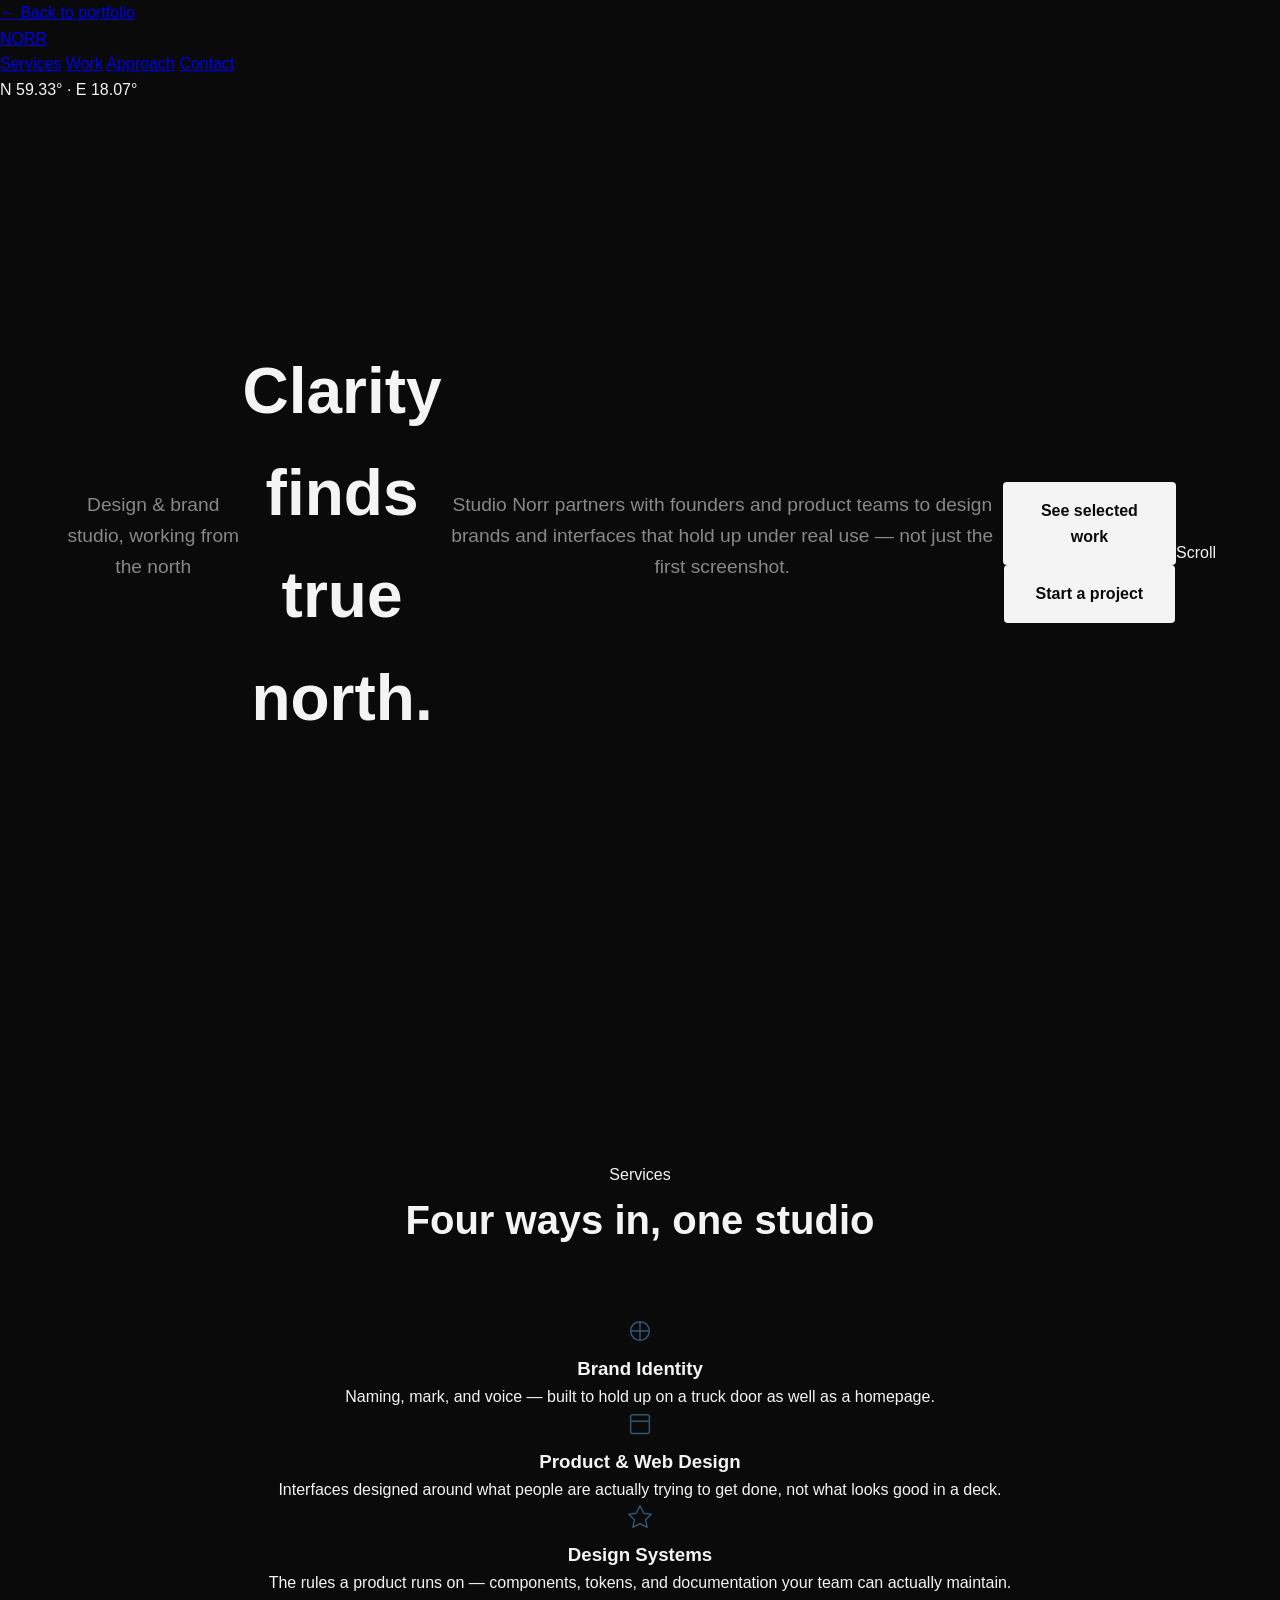
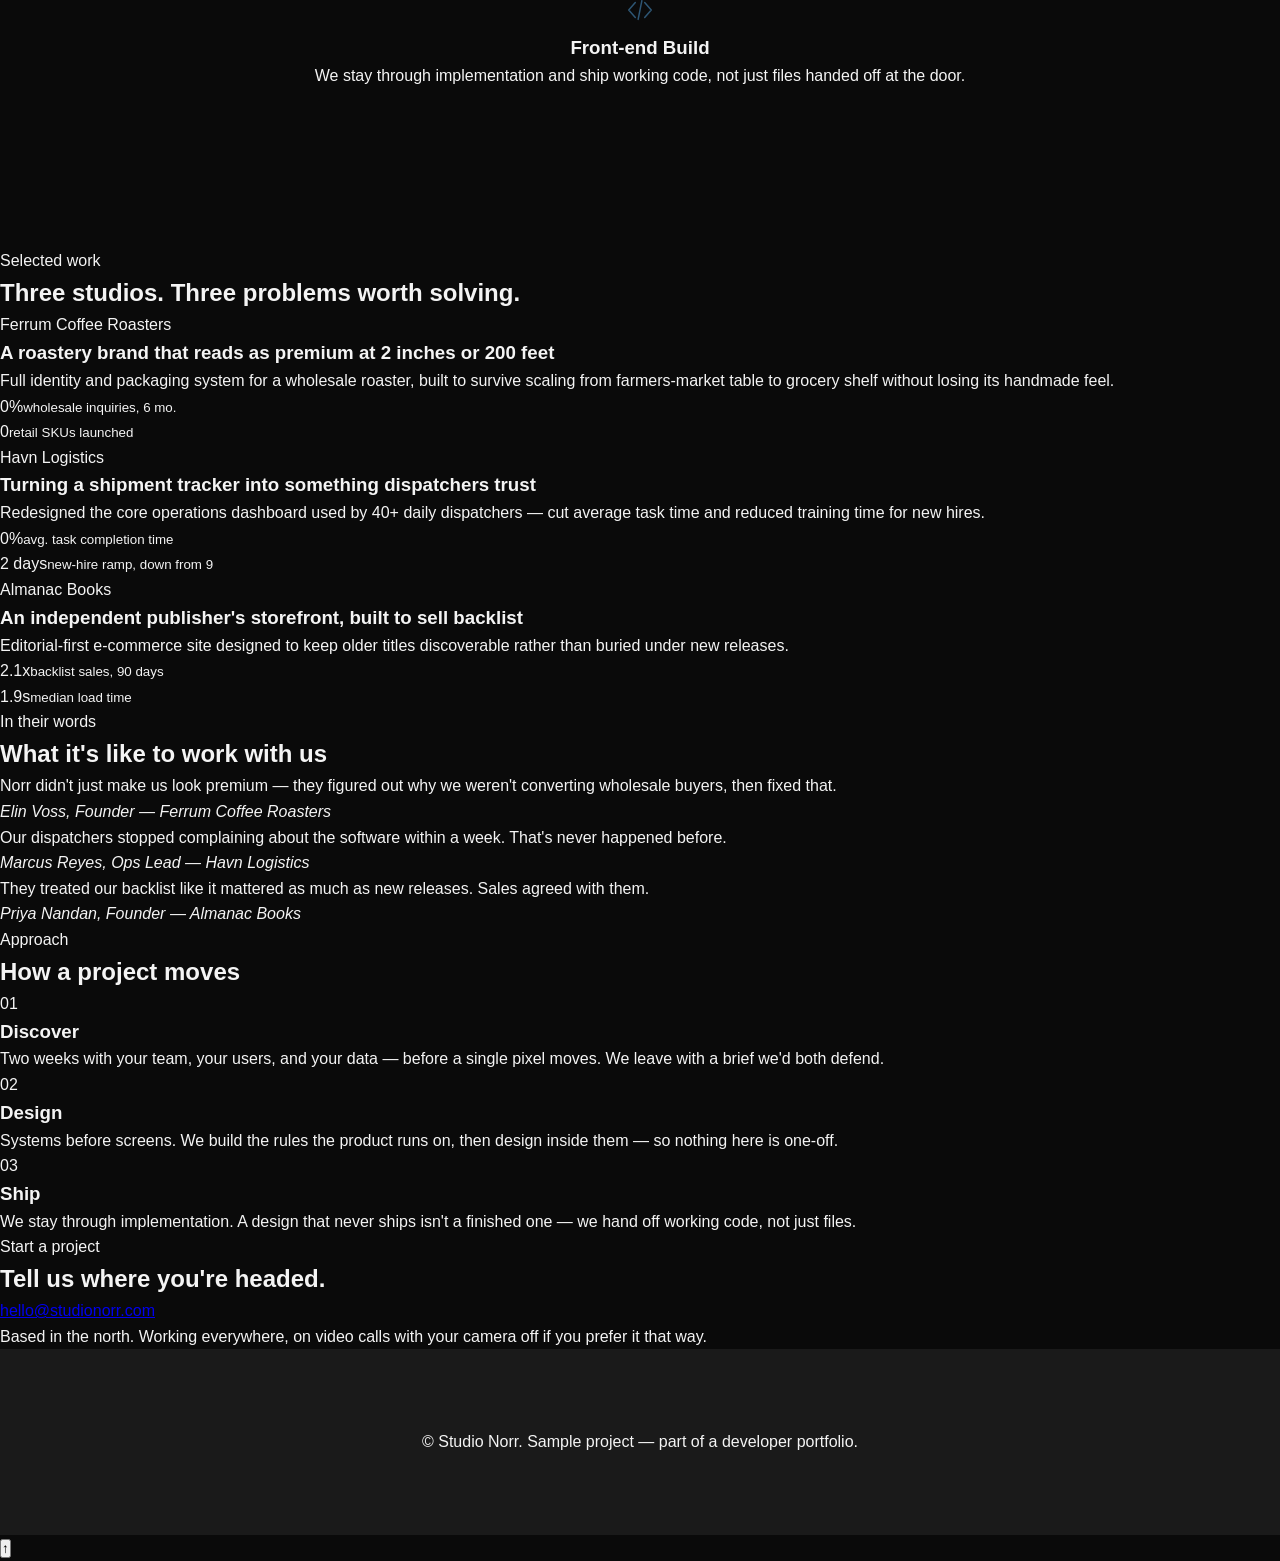
==== commit 408d97c4: "Update index.html" ====
--- a/studio-norr/index.html
+++ b/studio-norr/index.html
@@ -1,55 +1,231 @@
 <!DOCTYPE html>
 <html lang="en">
 <head>
-    <meta charset="UTF-8">
-    <meta name="viewport" content="width=device-width, initial-scale=1.0">
-    <title>Studio Norr | Creative Agency</title>
-    <link rel="stylesheet" href="style.css">
+<meta charset="UTF-8">
+<meta name="viewport" content="width=device-width, initial-scale=1.0">
+<title>Studio Norr — Design &amp; Brand Studio</title>
+<meta name="description" content="Studio Norr is a design and brand studio working from the north. Services, selected work, approach, and contact.">
+<link rel="preconnect" href="https://fonts.googleapis.com">
+<link rel="preconnect" href="https://fonts.gstatic.com" crossorigin>
+<link href="https://fonts.googleapis.com/css2?family=Fraunces:opsz,wght@9..144,400;9..144,500;9..144,600&family=Work+Sans:wght@400;500;600&family=IBM+Plex+Mono:wght@400;500&display=swap" rel="stylesheet">
+<link rel="stylesheet" href="style.css">
 </head>
 <body>
-    <nav class="navbar">
-        <div class="logo">Studio Norr.</div>
-        <ul class="nav-links">
-            <li><a href="#home">Home</a></li>
-            <li><a href="#work">Work</a></li>
-            <li><a href="#contact">Contact</a></li>
-        </ul>
-    </nav>
-
-    <header id="home" class="hero">
-        <div class="hero-content reveal">
-            <h1>We craft digital experiences.</h1>
-            <p>Minimalist design meets powerful functionality.</p>
-            <a href="#work" class="btn">View Our Work</a>
+
+<div class="backlink">
+  <a href="../index.html#work">← Back to portfolio</a>
+</div>
+
+<header class="nav">
+  <a class="nav__mark" href="#top">NORR</a>
+  <nav class="nav__links">
+    <a href="#services"><span>Services</span></a>
+    <a href="#work"><span>Work</span></a>
+    <a href="#approach"><span>Approach</span></a>
+    <a href="#contact"><span>Contact</span></a>
+  </nav>
+  <span class="nav__coord">N 59.33° · E 18.07°</span>
+</header>
+
+<main>
+
+  <!-- HERO -->
+  <section class="hero" id="top">
+    <div class="hero__compass" aria-hidden="true">
+      <svg viewBox="0 0 120 120" id="compassSvg">
+        <circle cx="60" cy="60" r="58" class="compass__ring"/>
+        <circle cx="60" cy="60" r="42" class="compass__ring compass__ring--inner"/>
+        <g id="compassNeedle" class="compass__needle">
+          <path d="M60 14 L68 60 L60 106 L52 60 Z" />
+        </g>
+        <text x="60" y="12" class="compass__label" text-anchor="middle">N</text>
+      </svg>
+    </div>
+    <p class="eyebrow load-in" style="--d:0">Design &amp; brand studio, working from the north</p>
+    <h1 class="hero__title load-in" style="--d:1">Clarity finds<br>true north.</h1>
+    <p class="hero__lede load-in" style="--d:2">
+      Studio Norr partners with founders and product teams to design
+      brands and interfaces that hold up under real use — not just
+      the first screenshot.
+    </p>
+    <div class="hero__cta load-in" style="--d:3">
+      <a href="#work" class="btn btn--primary">See selected work</a>
+      <a href="#contact" class="btn btn--ghost">Start a project</a>
+    </div>
+    <div class="hero__scroll load-in" style="--d:4" aria-hidden="true">
+      <span></span>Scroll
+    </div>
+  </section>
+
+  <!-- SERVICES -->
+  <section class="services" id="services">
+    <div class="section__head reveal">
+      <p class="eyebrow">Services</p>
+      <h2>Four ways in, one studio</h2>
+    </div>
+    <div class="service-grid">
+      <article class="service reveal">
+        <svg class="service__icon" width="30" height="30" viewBox="0 0 32 32" fill="none" stroke="#2e5674" stroke-width="1.6" stroke-linecap="round" stroke-linejoin="round" aria-hidden="true"><circle cx="16" cy="16" r="10"/><path d="M16 6v20M6 16h20"/></svg>
+        <h3>Brand Identity</h3>
+        <p>Naming, mark, and voice — built to hold up on a truck door
+        as well as a homepage.</p>
+      </article>
+      <article class="service reveal">
+        <svg class="service__icon" width="30" height="30" viewBox="0 0 32 32" fill="none" stroke="#2e5674" stroke-width="1.6" stroke-linecap="round" stroke-linejoin="round" aria-hidden="true"><rect x="6" y="6" width="20" height="20" rx="2"/><path d="M6 13h20"/></svg>
+        <h3>Product &amp; Web Design</h3>
+        <p>Interfaces designed around what people are actually trying
+        to get done, not what looks good in a deck.</p>
+      </article>
+      <article class="service reveal">
+        <svg class="service__icon" width="30" height="30" viewBox="0 0 32 32" fill="none" stroke="#2e5674" stroke-width="1.6" stroke-linecap="round" stroke-linejoin="round" aria-hidden="true"><path d="M16 4l4 8 8 1-6 6 1.5 8L16 23l-7.5 4L10 19l-6-6 8-1z"/></svg>
+        <h3>Design Systems</h3>
+        <p>The rules a product runs on — components, tokens, and
+        documentation your team can actually maintain.</p>
+      </article>
+      <article class="service reveal">
+        <svg class="service__icon" width="30" height="30" viewBox="0 0 32 32" fill="none" stroke="#2e5674" stroke-width="1.6" stroke-linecap="round" stroke-linejoin="round" aria-hidden="true"><path d="M11 8L4 16l7 8M21 8l7 8-7 8M18 6l-4 20"/></svg>
+        <h3>Front-end Build</h3>
+        <p>We stay through implementation and ship working code, not
+        just files handed off at the door.</p>
+      </article>
+    </div>
+  </section>
+
+  <!-- WORK -->
+  <section class="work" id="work">
+    <div class="section__head reveal">
+      <p class="eyebrow">Selected work</p>
+      <h2>Three studios. Three problems worth solving.</h2>
+    </div>
+
+    <div class="case-list">
+      <article class="case reveal">
+        <div class="case__visual" data-tilt style="background:#3b5166;"></div>
+        <div class="case__info">
+          <p class="case__client">Ferrum Coffee Roasters</p>
+          <h3>A roastery brand that reads as premium at 2 inches or 200 feet</h3>
+          <p class="case__desc">
+            Full identity and packaging system for a wholesale roaster,
+            built to survive scaling from farmers-market table to grocery
+            shelf without losing its handmade feel.
+          </p>
+          <div class="case__stats">
+            <div><span class="stat" data-value="64" data-suffix="%" data-prefix="+">0%</span><small>wholesale inquiries, 6 mo.</small></div>
+            <div><span class="stat" data-value="12" data-suffix="">0</span><small>retail SKUs launched</small></div>
+          </div>
         </div>
-    </header>
-
-    <section id="work" class="services">
-        <h2 class="reveal">What We Do</h2>
-        <div class="grid">
-            <div class="card reveal">
-                <h3>Branding</h3>
-                <p>Creating identities that resonate and stand the test of time.</p>
-            </div>
-            <div class="card reveal">
-                <h3>Web Design</h3>
-                <p>Responsive, engaging, and beautiful digital storefronts.</p>
-            </div>
-            <div class="card reveal">
-                <h3>Motion</h3>
-                <p>Bringing static ideas to life with fluid animations.</p>
-            </div>
+      </article>
+
+      <article class="case reveal">
+        <div class="case__visual" data-tilt style="background:#6b5339;"></div>
+        <div class="case__info">
+          <p class="case__client">Havn Logistics</p>
+          <h3>Turning a shipment tracker into something dispatchers trust</h3>
+          <p class="case__desc">
+            Redesigned the core operations dashboard used by 40+ daily
+            dispatchers — cut average task time and reduced training
+            time for new hires.
+          </p>
+          <div class="case__stats">
+            <div><span class="stat" data-value="38" data-suffix="%" data-prefix="-">0%</span><small>avg. task completion time</small></div>
+            <div><span>2 days</span><small>new-hire ramp, down from 9</small></div>
+          </div>
         </div>
-    </section>
-
-    <footer id="contact">
-        <div class="footer-content reveal">
-            <h2>Let's build something together.</h2>
-            <a href="mailto:hello@studionorr.demo" class="btn btn-outline">Get in Touch</a>
-            <p class="copyright">&copy; 2026 Studio Norr. All rights reserved.</p>
+      </article>
+
+      <article class="case reveal">
+        <div class="case__visual" data-tilt style="background:#3f4a3d;"></div>
+        <div class="case__info">
+          <p class="case__client">Almanac Books</p>
+          <h3>An independent publisher's storefront, built to sell backlist</h3>
+          <p class="case__desc">
+            Editorial-first e-commerce site designed to keep older titles
+            discoverable rather than buried under new releases.
+          </p>
+          <div class="case__stats">
+            <div><span>2.1x</span><small>backlist sales, 90 days</small></div>
+            <div><span>1.9s</span><small>median load time</small></div>
+          </div>
         </div>
-    </footer>
-
-    <script src="script.js"></script>
+      </article>
+    </div>
+  </section>
+
+  <!-- TESTIMONIALS -->
+  <section class="testimonials" id="testimonials">
+    <div class="section__head reveal">
+      <p class="eyebrow">In their words</p>
+      <h2>What it's like to work with us</h2>
+    </div>
+    <div class="quote-carousel reveal" id="quoteCarousel">
+      <div class="quote-track" id="quoteTrack">
+        <blockquote class="quote is-active">
+          <p>Norr didn't just make us look premium — they figured out
+          why we weren't converting wholesale buyers, then fixed that.</p>
+          <cite>Elin Voss, Founder — Ferrum Coffee Roasters</cite>
+        </blockquote>
+        <blockquote class="quote">
+          <p>Our dispatchers stopped complaining about the software
+          within a week. That's never happened before.</p>
+          <cite>Marcus Reyes, Ops Lead — Havn Logistics</cite>
+        </blockquote>
+        <blockquote class="quote">
+          <p>They treated our backlist like it mattered as much as new
+          releases. Sales agreed with them.</p>
+          <cite>Priya Nandan, Founder — Almanac Books</cite>
+        </blockquote>
+      </div>
+      <div class="quote-dots" id="quoteDots" role="tablist" aria-label="Testimonials"></div>
+    </div>
+  </section>
+
+  <!-- APPROACH -->
+  <section class="approach" id="approach">
+    <div class="section__head reveal">
+      <p class="eyebrow">Approach</p>
+      <h2>How a project moves</h2>
+    </div>
+    <div class="steps">
+      <div class="step reveal">
+        <span class="step__num">01</span>
+        <h3>Discover</h3>
+        <p>Two weeks with your team, your users, and your data — before
+        a single pixel moves. We leave with a brief we'd both defend.</p>
+      </div>
+      <div class="step reveal">
+        <span class="step__num">02</span>
+        <h3>Design</h3>
+        <p>Systems before screens. We build the rules the product runs
+        on, then design inside them — so nothing here is one-off.</p>
+      </div>
+      <div class="step reveal">
+        <span class="step__num">03</span>
+        <h3>Ship</h3>
+        <p>We stay through implementation. A design that never ships
+        isn't a finished one — we hand off working code, not just files.</p>
+      </div>
+    </div>
+  </section>
+
+  <!-- CONTACT -->
+  <section class="contact" id="contact">
+    <div class="contact__inner reveal">
+      <p class="eyebrow">Start a project</p>
+      <h2>Tell us where you're headed.</h2>
+      <a class="contact__email" href="mailto:hello@studionorr.com">hello@studionorr.com</a>
+      <p class="contact__note">Based in the north. Working everywhere, on
+      video calls with your camera off if you prefer it that way.</p>
+    </div>
+  </section>
+
+</main>
+
+<footer class="footer">
+  <p>© <span id="year"></span> Studio Norr. Sample project — part of a developer portfolio.</p>
+</footer>
+
+<button class="to-top" id="toTop" aria-label="Back to top">↑</button>
+
+<script src="script.js"></script>
 </body>
 </html>
--- a/studio-norr/style.css
+++ b/studio-norr/style.css
@@ -1,398 +1,166 @@
-/* ============================================
-   TOKENS — cold, editorial, "north" palette
-   ============================================ */
+/* Base Styles & Variables */
 :root {
-  --bg: #eef1f0;
-  --bg-raised: #f7f8f7;
-  --ink: #10141a;
-  --ink-soft: #566069;
-  --line: #d2d8d6;
-  --accent: #2e5674;
-  --accent-warm: #c1622e;
-
-  --font-display: 'Fraunces', serif;
-  --font-body: 'Work Sans', sans-serif;
-  --font-mono: 'IBM Plex Mono', monospace;
-
-  --max: 1100px;
-  --ease: cubic-bezier(0.16, 1, 0.3, 1);
+    --bg-color: #0a0a0a;
+    --text-color: #f4f4f4;
+    --accent: #d4af37;
+    --card-bg: #1a1a1a;
 }
 
-* { box-sizing: border-box; }
+* {
+    margin: 0;
+    padding: 0;
+    box-sizing: border-box;
+    font-family: 'Helvetica Neue', Arial, sans-serif;
+}
+
 html { scroll-behavior: smooth; }
 
-@media (prefers-reduced-motion: reduce) {
-  html { scroll-behavior: auto; }
-  * { animation-duration: 0.001ms !important; animation-iteration-count: 1 !important; transition-duration: 0.001ms !important; }
+body {
+    background-color: var(--bg-color);
+    color: var(--text-color);
+    line-height: 1.6;
 }
 
-body {
-  margin: 0;
-  background: var(--bg);
-  color: var(--ink);
-  font-family: var(--font-body);
-  line-height: 1.55;
-  -webkit-font-smoothing: antialiased;
+/* Navigation */
+.navbar {
+    display: flex;
+    justify-content: space-between;
+    align-items: center;
+    padding: 2rem 5%;
+    position: fixed;
+    width: 100%;
+    top: 0;
+    background: rgba(10, 10, 10, 0.9);
+    backdrop-filter: blur(10px);
+    z-index: 1000;
 }
 
-h1, h2, h3 {
-  font-family: var(--font-display);
-  font-weight: 500;
-  line-height: 1.05;
-  margin: 0;
+.logo {
+    font-size: 1.5rem;
+    font-weight: bold;
+    letter-spacing: 1px;
 }
 
-p { margin: 0 0 1em; }
-a { color: inherit; text-decoration: none; }
-
-a:focus-visible, button:focus-visible {
-  outline: 2px solid var(--accent);
-  outline-offset: 3px;
+.nav-links {
+    list-style: none;
+    display: flex;
+    gap: 2rem;
 }
 
-.eyebrow {
-  font-family: var(--font-mono);
-  font-size: 0.72rem;
-  text-transform: uppercase;
-  letter-spacing: 0.14em;
-  color: var(--accent);
-  margin: 0 0 0.9em;
+.nav-links a {
+    color: var(--text-color);
+    text-decoration: none;
+    transition: color 0.3s;
 }
 
-/* ============================================
-   BACKLINK
-   ============================================ */
-.backlink { padding: 0.9rem clamp(1.25rem, 4vw, 3rem) 0; }
-.backlink a {
-  font-family: var(--font-mono);
-  font-size: 0.75rem;
-  color: var(--ink-soft);
-  transition: color 0.15s ease;
-}
-.backlink a:hover { color: var(--accent); }
+.nav-links a:hover { color: var(--accent); }
 
-/* ============================================
-   NAV — sliding underline on hover
-   ============================================ */
-.nav {
-  display: flex;
-  align-items: center;
-  justify-content: space-between;
-  padding: 1rem clamp(1.25rem, 4vw, 3rem) 1.5rem;
-  border-bottom: 1px solid var(--line);
+/* Hero Section */
+.hero {
+    height: 100vh;
+    display: flex;
+    align-items: center;
+    justify-content: center;
+    text-align: center;
+    padding: 0 5%;
 }
 
-.nav__mark { font-family: var(--font-display); font-size: 1.3rem; letter-spacing: 0.02em; }
-
-.nav__links { display: flex; gap: 2rem; font-size: 0.9rem; }
-.nav__links a {
-  position: relative;
-  color: var(--ink-soft);
-  padding-bottom: 2px;
-}
-.nav__links a span { position: relative; }
-.nav__links a::after {
-  content: "";
-  position: absolute;
-  left: 0; right: 100%;
-  bottom: 0;
-  height: 1px;
-  background: var(--accent);
-  transition: right 0.25s var(--ease);
-}
-.nav__links a:hover, .nav__links a:focus-visible { color: var(--ink); }
-.nav__links a:hover::after, .nav__links a:focus-visible::after { right: 0; }
-
-.nav__coord { font-family: var(--font-mono); font-size: 0.72rem; color: var(--ink-soft); }
-
-@media (max-width: 640px) {
-  .nav__links, .nav__coord { display: none; }
+.hero h1 {
+    font-size: clamp(2.5rem, 5vw, 5rem);
+    margin-bottom: 1rem;
+    animation: fadeInUp 1s ease-out;
 }
 
-/* ============================================
-   LAYOUT
-   ============================================ */
-.hero, .services, .work, .testimonials, .approach, .contact {
-  max-width: var(--max);
-  margin: 0 auto;
-  padding: clamp(3rem, 8vw, 6rem) clamp(1.25rem, 4vw, 3rem);
+.hero p {
+    font-size: 1.2rem;
+    color: #888;
+    margin-bottom: 2rem;
+    animation: fadeInUp 1.2s ease-out;
 }
 
-.section__head { margin-bottom: 3rem; max-width: 46ch; }
-.section__head h2 { font-size: clamp(1.6rem, 3.4vw, 2.3rem); }
-
-/* ============================================
-   HERO + COMPASS SIGNATURE + LOAD-IN
-   ============================================ */
-.hero { position: relative; padding-top: clamp(3.5rem, 9vw, 7rem); overflow: hidden; }
-
-.hero__compass {
-  position: absolute;
-  top: clamp(2rem, 8vw, 4rem);
-  right: clamp(1rem, 4vw, 3rem);
-  width: clamp(70px, 12vw, 120px);
-  opacity: 0;
-  animation: compassIn 0.9s var(--ease) 0.3s forwards;
-}
-@keyframes compassIn { from { opacity: 0; transform: scale(0.85) rotate(-8deg); } to { opacity: 0.9; transform: scale(1) rotate(0); } }
-
-.compass__ring { fill: none; stroke: var(--ink-soft); stroke-width: 1; opacity: 0.35; }
-.compass__ring--inner { opacity: 0.2; }
-.compass__label { font-family: var(--font-mono); font-size: 9px; fill: var(--ink-soft); }
-.compass__needle {
-  transform-origin: 60px 60px;
-  fill: var(--accent-warm);
-  transition: transform 0.15s ease-out;
-  animation: idleDrift 7s ease-in-out infinite;
-}
-@keyframes idleDrift {
-  0%, 100% { transform: rotate(-3deg); }
-  50% { transform: rotate(3deg); }
+/* Buttons */
+.btn {
+    display: inline-block;
+    padding: 1rem 2rem;
+    background: var(--text-color);
+    color: var(--bg-color);
+    text-decoration: none;
+    font-weight: bold;
+    border-radius: 4px;
+    transition: transform 0.3s, background 0.3s;
 }
 
-.load-in {
-  opacity: 0;
-  transform: translateY(16px);
-  animation: loadIn 0.7s var(--ease) forwards;
-  animation-delay: calc(var(--d) * 0.1s + 0.1s);
-}
-@keyframes loadIn { to { opacity: 1; transform: translateY(0); } }
-
-.hero__title { font-size: clamp(2.6rem, 7vw, 5rem); max-width: 12ch; margin-bottom: 1.1rem; }
-.hero__lede { max-width: 44ch; color: var(--ink-soft); font-size: 1.05rem; }
-.hero__cta { display: flex; gap: 1rem; margin-top: 1.75rem; flex-wrap: wrap; }
-
-.hero__scroll {
-  margin-top: 3.5rem;
-  display: flex;
-  align-items: center;
-  gap: 0.6rem;
-  font-family: var(--font-mono);
-  font-size: 0.7rem;
-  color: var(--ink-soft);
-}
-.hero__scroll span {
-  width: 1px; height: 22px;
-  background: var(--ink-soft);
-  position: relative;
-  overflow: hidden;
-}
-.hero__scroll span::after {
-  content: "";
-  position: absolute;
-  top: -100%; left: 0; right: 0; height: 100%;
-  background: var(--accent-warm);
-  animation: scrollLine 1.8s ease-in-out infinite;
-}
-@keyframes scrollLine { 50% { top: 100%; } 100% { top: 100%; } }
-
-.btn {
-  font-family: var(--font-body);
-  font-weight: 500;
-  font-size: 0.92rem;
-  padding: 0.8em 1.5em;
-  border: 1px solid transparent;
-  transition: transform 0.15s ease, background 0.15s ease, border-color 0.15s ease, color 0.15s ease;
-  display: inline-block;
-}
-.btn:hover { transform: translateY(-1px); }
-.btn--primary { background: var(--ink); color: var(--bg); }
-.btn--primary:hover { background: var(--accent); }
-.btn--ghost { border-color: var(--line); color: var(--ink); }
-.btn--ghost:hover { border-color: var(--accent-warm); color: var(--accent-warm); }
-
-/* ============================================
-   SERVICES
-   ============================================ */
-.service-grid {
-  display: grid;
-  grid-template-columns: repeat(4, 1fr);
-  gap: 1px;
-  background: var(--line);
-}
-.service {
-  background: var(--bg);
-  padding: 2rem 1.75rem;
-  transition: background 0.25s ease;
-}
-.service:hover { background: var(--bg-raised); }
-.service__icon {
-  width: 30px; height: 30px;
-  fill: none;
-  stroke: var(--accent);
-  stroke-width: 1.6;
-  stroke-linecap: round;
-  stroke-linejoin: round;
-  margin-bottom: 1.1rem;
-  transition: transform 0.3s var(--ease), stroke 0.25s ease;
-}
-.service:hover .service__icon { transform: translateY(-3px) rotate(-4deg); stroke: var(--accent-warm); }
-.service h3 { font-size: 1.05rem; font-weight: 500; margin-bottom: 0.5rem; }
-.service p { color: var(--ink-soft); font-size: 0.88rem; }
-
-@media (max-width: 900px) {
-  .service-grid { grid-template-columns: repeat(2, 1fr); }
-}
-@media (max-width: 560px) {
-  .service-grid { grid-template-columns: 1fr; }
+.btn:hover {
+    transform: translateY(-3px);
+    background: var(--accent);
 }
 
-/* ============================================
-   WORK / CASE STUDIES — tilt on hover
-   ============================================ */
-.case-list { display: flex; flex-direction: column; gap: 1px; background: var(--line); }
-
-.case {
-  display: grid;
-  grid-template-columns: 1fr 1.3fr;
-  gap: 2.5rem;
-  background: var(--bg);
-  padding: 2.5rem 0;
+.btn-outline {
+    background: transparent;
+    border: 1px solid var(--text-color);
+    color: var(--text-color);
 }
 
-.case__visual {
-  min-height: 220px;
-  align-self: stretch;
-  transition: transform 0.1s linear;
-  transform-style: preserve-3d;
-  will-change: transform;
+.btn-outline:hover {
+    background: var(--text-color);
+    color: var(--bg-color);
 }
 
-.case__info { padding-right: 1rem; }
-.case__client {
-  font-family: var(--font-mono);
-  font-size: 0.72rem;
-  text-transform: uppercase;
-  letter-spacing: 0.1em;
-  color: var(--ink-soft);
-  margin-bottom: 0.6em;
-}
-.case__info h3 { font-size: clamp(1.25rem, 2.4vw, 1.6rem); font-weight: 500; margin-bottom: 0.75rem; max-width: 24ch; }
-.case__desc { color: var(--ink-soft); max-width: 46ch; }
-
-.case__stats { display: flex; gap: 2rem; margin-top: 1.25rem; }
-.case__stats div { display: flex; flex-direction: column; }
-.case__stats span {
-  font-family: var(--font-display);
-  font-size: 1.5rem;
-  color: var(--accent);
-  font-variant-numeric: tabular-nums;
-}
-.case__stats small {
-  font-family: var(--font-mono);
-  font-size: 0.68rem;
-  color: var(--ink-soft);
-  max-width: 14ch;
-  margin-top: 0.2em;
+/* Services Grid */
+.services {
+    padding: 10rem 5%;
+    text-align: center;
 }
 
-@media (max-width: 760px) {
-  .case { grid-template-columns: 1fr; }
+.services h2 {
+    font-size: 2.5rem;
+    margin-bottom: 4rem;
 }
 
-/* ============================================
-   TESTIMONIALS — fading carousel
-   ============================================ */
-.quote-carousel { max-width: 62ch; }
-.quote-track { position: relative; min-height: 9.5rem; }
-.quote {
-  position: absolute;
-  inset: 0;
-  margin: 0;
-  padding: 0;
-  border: none;
-  opacity: 0;
-  transform: translateY(8px);
-  transition: opacity 0.5s var(--ease), transform 0.5s var(--ease);
-  pointer-events: none;
-}
-.quote.is-active { opacity: 1; transform: translateY(0); pointer-events: auto; }
-.quote p {
-  font-family: var(--font-display);
-  font-size: clamp(1.15rem, 2.6vw, 1.55rem);
-  font-weight: 400;
-  color: var(--ink);
-  margin-bottom: 1rem;
-}
-.quote cite {
-  font-style: normal;
-  font-family: var(--font-mono);
-  font-size: 0.75rem;
-  color: var(--ink-soft);
+.grid {
+    display: grid;
+    grid-template-columns: repeat(auto-fit, minmax(300px, 1fr));
+    gap: 2rem;
 }
 
-.quote-dots { display: flex; gap: 0.6rem; margin-top: 2rem; }
-.quote-dots button {
-  width: 8px; height: 8px;
-  border-radius: 50%;
-  border: 1px solid var(--ink-soft);
-  background: transparent;
-  padding: 0;
-  cursor: pointer;
-  transition: background 0.2s ease, border-color 0.2s ease, transform 0.2s ease;
-}
-.quote-dots button.is-active { background: var(--accent-warm); border-color: var(--accent-warm); transform: scale(1.15); }
-
-/* ============================================
-   APPROACH
-   ============================================ */
-.steps { display: grid; grid-template-columns: repeat(3, 1fr); gap: 2.5rem; }
-.step__num { font-family: var(--font-mono); font-size: 0.8rem; color: var(--accent-warm); display: block; margin-bottom: 1rem; }
-.step h3 { font-size: 1.2rem; margin-bottom: 0.6rem; font-weight: 500; }
-.step p { color: var(--ink-soft); font-size: 0.94rem; }
-
-@media (max-width: 760px) {
-  .steps { grid-template-columns: 1fr; gap: 2rem; }
+.card {
+    background: var(--card-bg);
+    padding: 3rem 2rem;
+    border-radius: 8px;
+    transition: transform 0.3s;
 }
 
-/* ============================================
-   CONTACT
-   ============================================ */
-.contact { text-align: left; border-top: 1px solid var(--line); }
-.contact__inner { max-width: 50ch; }
-.contact h2 { font-size: clamp(1.8rem, 4vw, 2.6rem); margin-bottom: 1.1rem; }
-.contact__email {
-  font-family: var(--font-mono);
-  font-size: clamp(1.1rem, 2.5vw, 1.35rem);
-  color: var(--accent);
-  border-bottom: 1px solid var(--line);
-  display: inline-block;
-  margin-bottom: 1.25rem;
-  transition: border-color 0.2s ease, color 0.2s ease;
+.card:hover { transform: translateY(-10px); }
+.card h3 { margin-bottom: 1rem; color: var(--accent); }
+
+/* Footer */
+footer {
+    padding: 5rem 5%;
+    text-align: center;
+    background: var(--card-bg);
 }
-.contact__email:hover { border-color: var(--accent-warm); color: var(--accent-warm); }
-.contact__note { color: var(--ink-soft); font-size: 0.9rem; }
 
-/* ============================================
-   FOOTER
-   ============================================ */
-.footer { text-align: center; padding: 2rem 1.25rem 3rem; font-size: 0.78rem; color: var(--ink-soft); font-family: var(--font-mono); }
+footer h2 { margin-bottom: 2rem; }
+.copyright { margin-top: 4rem; color: #555; font-size: 0.9rem; }
 
-/* ============================================
-   BACK TO TOP
-   ============================================ */
-.to-top {
-  position: fixed;
-  right: clamp(1rem, 4vw, 2rem);
-  bottom: clamp(1rem, 4vw, 2rem);
-  width: 42px; height: 42px;
-  border-radius: 50%;
-  border: 1px solid var(--line);
-  background: var(--bg-raised);
-  color: var(--ink);
-  font-size: 1rem;
-  cursor: pointer;
-  opacity: 0;
-  transform: translateY(8px);
-  pointer-events: none;
-  transition: opacity 0.25s ease, transform 0.25s ease, border-color 0.2s ease;
-  z-index: 20;
+/* Animations */
+@keyframes fadeInUp {
+    from { opacity: 0; transform: translateY(30px); }
+    to { opacity: 1; transform: translateY(0); }
 }
-.to-top.is-visible { opacity: 1; transform: translateY(0); pointer-events: auto; }
-.to-top:hover { border-color: var(--accent-warm); color: var(--accent-warm); }
 
-/* ============================================
-   SCROLL REVEAL — staggers via inline --i on children
-   ============================================ */
-.reveal { opacity: 0; transform: translateY(14px); transition: opacity 0.6s var(--ease), transform 0.6s var(--ease); transition-delay: calc(var(--i, 0) * 0.08s); }
-.reveal.is-visible { opacity: 1; transform: translateY(0); }
+.reveal {
+    opacity: 0;
+    transform: translateY(30px);
+    transition: all 0.8s ease-out;
+}
+
+.reveal.active {
+    opacity: 1;
+    transform: translateY(0);
+}
+
+/* Mobile Responsive */
+@media (max-width: 768px) {
+    .nav-links { display: none; } /* Simplified for demo */
+}
